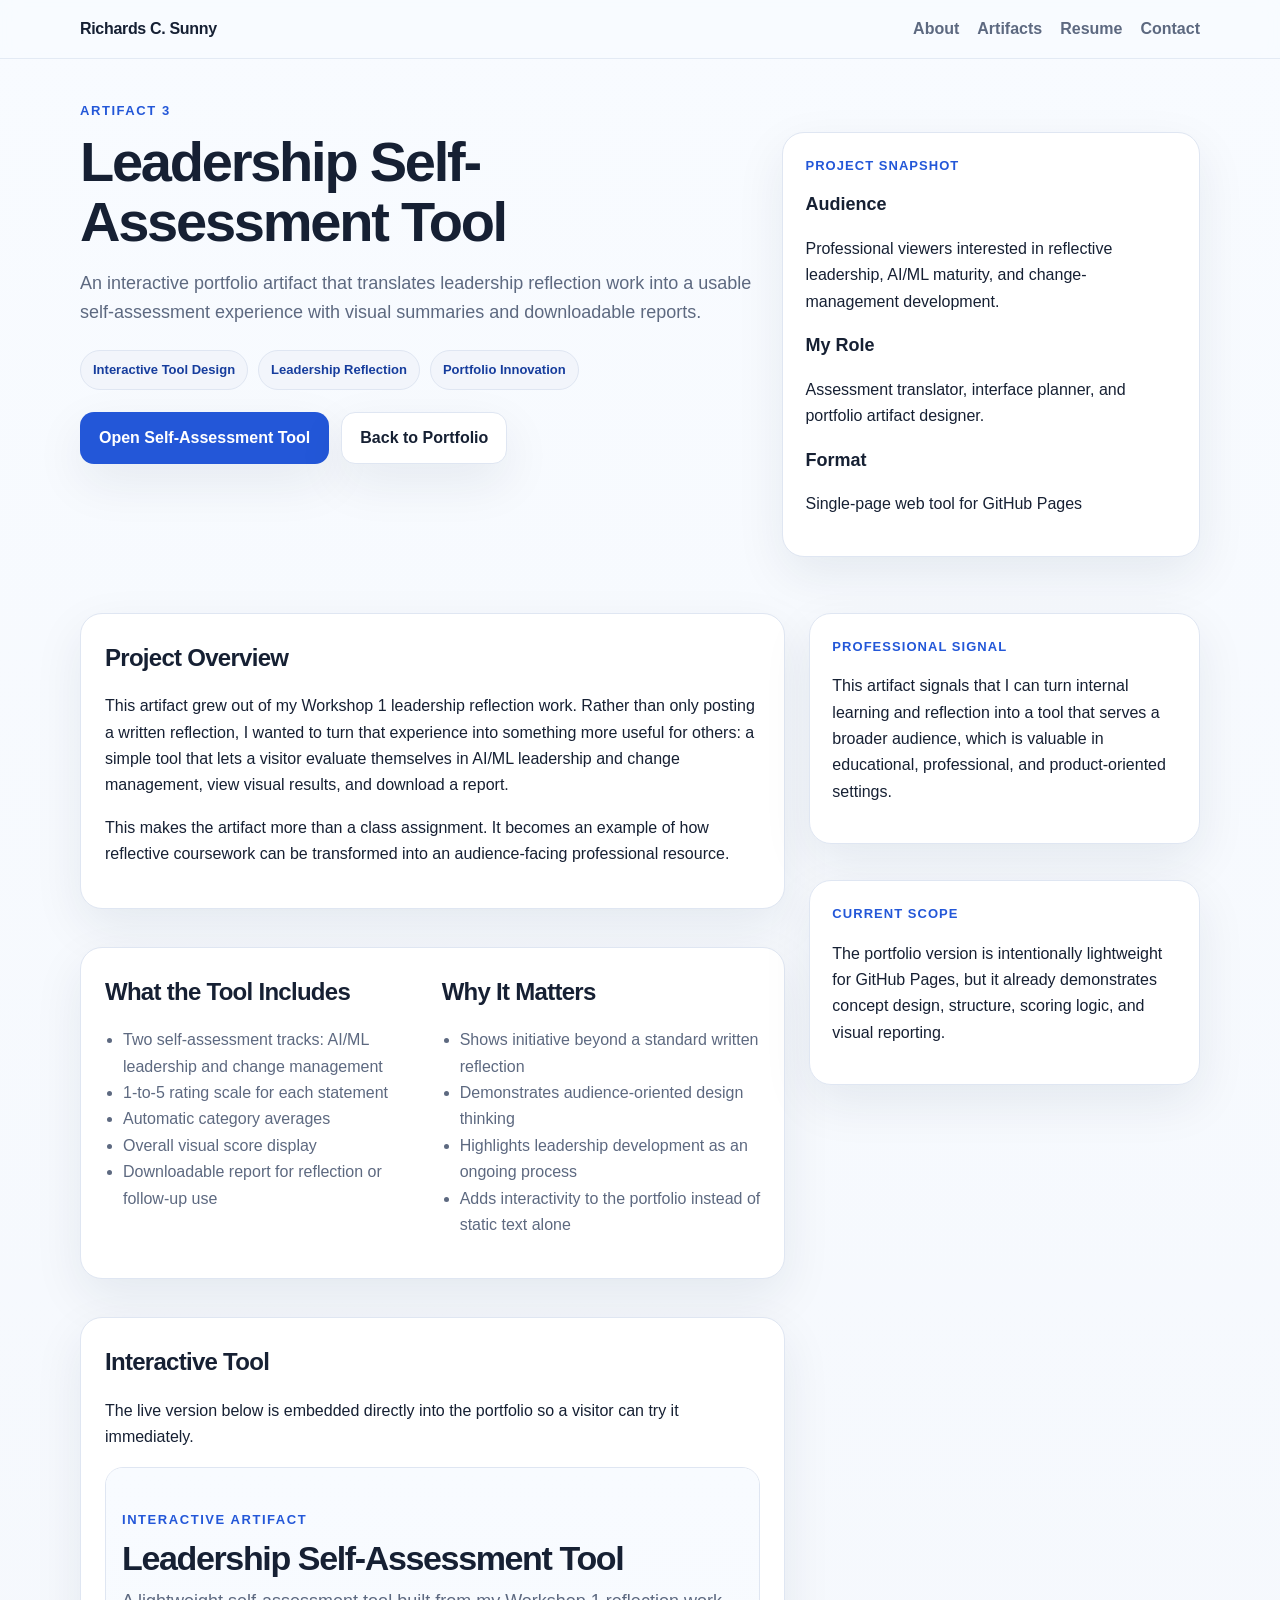
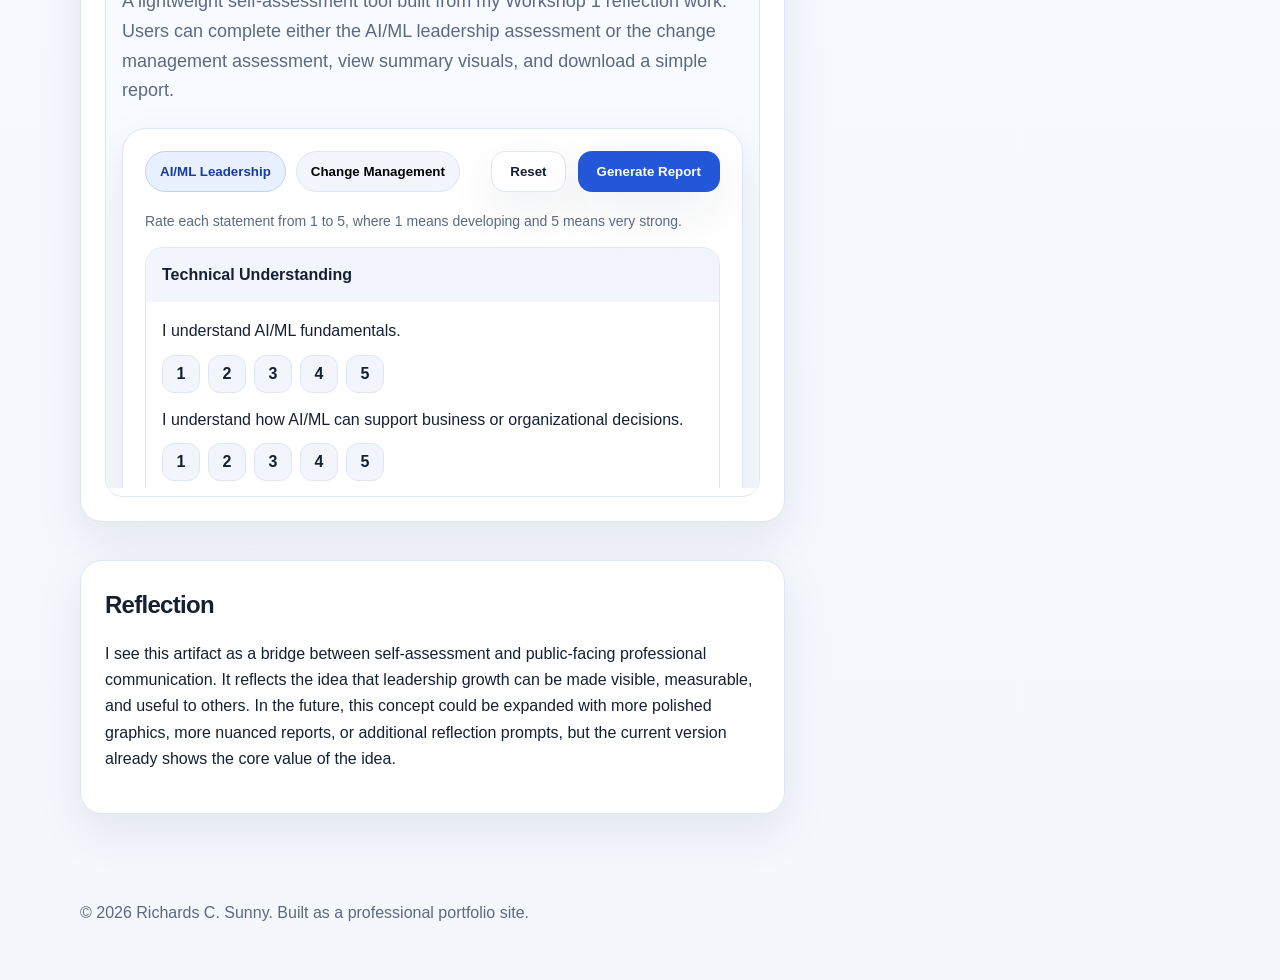
==== leadership.html @ 7bdf632a "Add files via upload" ====
<!DOCTYPE html><html lang="en"><head><meta charset="UTF-8"><meta name="viewport" content="width=device-width, initial-scale=1.0"><title>Leadership Self-Assessment Tool | Richards C. Sunny</title><link rel="stylesheet" href="styles.css"></head><body>
<header class="site-header"><div class="container nav"><div class="brand"><a href="index.html" style="text-decoration:none;color:inherit;">Richards C. Sunny</a></div><nav><a href="index.html#about">About</a><a href="index.html#artifacts">Artifacts</a><a href="index.html#resume">Resume</a><a href="index.html#contact">Contact</a></nav></div></header>
<main><section class="project-hero container section"><p class="eyebrow">Artifact 3</p><div class="project-hero-grid"><div><h1>Leadership Self-Assessment Tool</h1><p class="lead">An interactive portfolio artifact that translates leadership reflection work into a usable self-assessment experience with visual summaries and downloadable reports.</p><div class="meta-chips"><span class="meta-chip">Interactive Tool Design</span><span class="meta-chip">Leadership Reflection</span><span class="meta-chip">Portfolio Innovation</span></div><div class="hero-actions project-actions"><a class="button primary" href="leadership_tool.html">Open Self-Assessment Tool</a><a class="button" href="index.html#artifacts">Back to Portfolio</a></div></div><aside class="project-summary card"><div class="card-content"><p class="card-label">Project Snapshot</p><h3>Audience</h3><p>Professional viewers interested in reflective leadership, AI/ML maturity, and change-management development.</p><h3>My Role</h3><p>Assessment translator, interface planner, and portfolio artifact designer.</p><h3>Format</h3><p>Single-page web tool for GitHub Pages</p></div></aside></div></section>
<section class="container section project-layout"><article class="project-main"><div class="project-block"><h2>Project Overview</h2><p>This artifact grew out of my Workshop 1 leadership reflection work. Rather than only posting a written reflection, I wanted to turn that experience into something more useful for others: a simple tool that lets a visitor evaluate themselves in AI/ML leadership and change management, view visual results, and download a report.</p><p>This makes the artifact more than a class assignment. It becomes an example of how reflective coursework can be transformed into an audience-facing professional resource.</p></div><div class="project-block two-col"><div><h2>What the Tool Includes</h2><ul><li>Two self-assessment tracks: AI/ML leadership and change management</li><li>1-to-5 rating scale for each statement</li><li>Automatic category averages</li><li>Overall visual score display</li><li>Downloadable report for reflection or follow-up use</li></ul></div><div><h2>Why It Matters</h2><ul><li>Shows initiative beyond a standard written reflection</li><li>Demonstrates audience-oriented design thinking</li><li>Highlights leadership development as an ongoing process</li><li>Adds interactivity to the portfolio instead of static text alone</li></ul></div></div><div class="project-block"><h2>Interactive Tool</h2><p>The live version below is embedded directly into the portfolio so a visitor can try it immediately.</p><div class="artifact-frame"><iframe src="leadership_tool.html" title="Leadership self-assessment tool"></iframe></div></div><div class="project-block"><h2>Reflection</h2><p>I see this artifact as a bridge between self-assessment and public-facing professional communication. It reflects the idea that leadership growth can be made visible, measurable, and useful to others. In the future, this concept could be expanded with more polished graphics, more nuanced reports, or additional reflection prompts, but the current version already shows the core value of the idea.</p></div></article><aside class="project-side"><div class="card side-panel"><div class="card-content"><p class="card-label">Professional Signal</p><p>This artifact signals that I can turn internal learning and reflection into a tool that serves a broader audience, which is valuable in educational, professional, and product-oriented settings.</p></div></div><div class="card side-panel"><div class="card-content"><p class="card-label">Current Scope</p><p>The portfolio version is intentionally lightweight for GitHub Pages, but it already demonstrates concept design, structure, scoring logic, and visual reporting.</p></div></div></aside></section></main><footer class="site-footer"><div class="container"><p>© 2026 Richards C. Sunny. Built as a professional portfolio site.</p></div></footer></body></html>
---- styles.css ----
:root {
  --bg: #f6f8fc;
  --surface: #ffffff;
  --surface-2: #f2f5fb;
  --text: #162033;
  --muted: #5d6980;
  --line: #dfe6f2;
  --accent: #2357d8;
  --accent-dark: #163d9d;
  --shadow: 0 18px 50px rgba(17, 32, 70, 0.08);
  --radius: 22px;
}

* { box-sizing: border-box; }
html { scroll-behavior: smooth; }
body {
  margin: 0;
  font-family: Inter, Arial, sans-serif;
  color: var(--text);
  background: linear-gradient(180deg, #f8fbff 0%, #f4f7fc 100%);
  line-height: 1.65;
}

.container {
  width: min(1120px, calc(100% - 32px));
  margin: 0 auto;
}

.site-header {
  position: sticky;
  top: 0;
  background: rgba(248, 251, 255, 0.88);
  backdrop-filter: blur(10px);
  border-bottom: 1px solid rgba(223, 230, 242, 0.8);
  z-index: 10;
}

.nav {
  display: flex;
  justify-content: space-between;
  align-items: center;
  padding: 16px 0;
}

.brand {
  font-weight: 800;
  letter-spacing: -0.02em;
}

nav {
  display: flex;
  gap: 18px;
  flex-wrap: wrap;
}

nav a {
  text-decoration: none;
  color: var(--muted);
  font-weight: 600;
}

nav a:hover { color: var(--accent); }

.hero {
  display: grid;
  grid-template-columns: 1.35fr 0.8fr;
  gap: 36px;
  align-items: center;
  padding: 52px 0 30px;
}

.eyebrow {
  color: var(--accent);
  text-transform: uppercase;
  font-size: 13px;
  letter-spacing: 0.12em;
  font-weight: 700;
  margin-bottom: 10px;
}

h1 {
  font-size: clamp(34px, 5vw, 56px);
  line-height: 1.08;
  margin: 0 0 16px;
  letter-spacing: -0.04em;
}

.lead {
  font-size: 18px;
  color: var(--muted);
  margin: 0 0 22px;
  max-width: 720px;
}

.hero-actions,
.card-actions {
  display: flex;
  gap: 12px;
  flex-wrap: wrap;
}

.button {
  display: inline-flex;
  align-items: center;
  justify-content: center;
  text-decoration: none;
  padding: 12px 18px;
  border-radius: 14px;
  border: 1px solid var(--line);
  color: var(--text);
  background: var(--surface);
  font-weight: 700;
  box-shadow: var(--shadow);
}

.button.primary {
  background: var(--accent);
  color: #fff;
  border-color: transparent;
}

.button.primary:hover { background: var(--accent-dark); }
.button:hover { transform: translateY(-1px); }

.hero-photo img {
  width: 100%;
  max-width: 360px;
  border-radius: 28px;
  display: block;
  margin-left: auto;
  box-shadow: 0 24px 60px rgba(18, 32, 62, 0.18);
}

.section {
  padding: 28px 0;
}

.section h2 {
  font-size: 30px;
  margin: 0 0 14px;
  letter-spacing: -0.03em;
}

.cards {
  display: grid;
  grid-template-columns: repeat(3, 1fr);
  gap: 20px;
}

.card {
  background: var(--surface);
  border: 1px solid var(--line);
  border-radius: var(--radius);
  box-shadow: var(--shadow);
  overflow: hidden;
}

.card.featured {
  grid-column: span 1;
}

.card-content {
  padding: 22px;
}

.card-label {
  margin: 0 0 4px;
  color: var(--accent);
  font-weight: 700;
  font-size: 13px;
  text-transform: uppercase;
  letter-spacing: 0.08em;
}

.card h3 {
  margin: 0 0 6px;
  font-size: 24px;
}

.card-subtitle {
  margin: 0 0 12px;
  color: var(--muted);
  font-weight: 600;
}

.artifact-image {
  width: 100%;
  aspect-ratio: 16 / 10;
  object-fit: cover;
  display: block;
  border-bottom: 1px solid var(--line);
}

ul {
  padding-left: 18px;
  color: var(--muted);
}

.muted { color: var(--muted); }

.contact-grid {
  display: grid;
  grid-template-columns: repeat(3, 1fr);
  gap: 16px;
}

.contact-card {
  text-decoration: none;
  color: var(--text);
  background: var(--surface);
  border: 1px solid var(--line);
  border-radius: 18px;
  padding: 18px;
  box-shadow: var(--shadow);
}

.contact-label {
  display: block;
  color: var(--muted);
  font-size: 13px;
  margin-bottom: 8px;
  text-transform: uppercase;
  letter-spacing: 0.08em;
}

.site-footer {
  padding: 24px 0 38px;
  color: var(--muted);
}

@media (max-width: 920px) {
  .hero,
  .cards,
  .contact-grid {
    grid-template-columns: 1fr;
  }

  .hero-photo img {
    margin: 0;
    max-width: 280px;
  }
}


.project-hero-grid {
  display: grid;
  grid-template-columns: 1.3fr 0.8fr;
  gap: 24px;
  align-items: start;
}

.project-summary h3 {
  margin: 14px 0 4px;
  font-size: 18px;
}

.meta-chips {
  display: flex;
  flex-wrap: wrap;
  gap: 10px;
  margin: 18px 0 22px;
}

.meta-chip {
  display: inline-flex;
  padding: 8px 12px;
  border-radius: 999px;
  background: var(--surface);
  border: 1px solid var(--line);
  color: var(--muted);
  font-weight: 600;
  font-size: 14px;
}

.project-layout {
  display: grid;
  grid-template-columns: 1.35fr 0.65fr;
  gap: 22px;
  align-items: start;
}

.project-main, .project-side {
  display: grid;
  gap: 20px;
}

.project-block {
  background: var(--surface);
  border: 1px solid var(--line);
  border-radius: var(--radius);
  box-shadow: var(--shadow);
  padding: 24px;
}

.project-block h2 {
  margin: 0 0 12px;
  font-size: 26px;
}

.two-col {
  display: grid;
  grid-template-columns: 1fr 1fr;
  gap: 18px;
}

.steps {
  display: grid;
  gap: 12px;
}

.step {
  padding: 14px 16px;
  background: var(--surface-2);
  border-radius: 16px;
  border: 1px solid var(--line);
}

.side-panel {
  position: sticky;
  top: 88px;
}

.project-actions {
  margin-top: 6px;
}

@media (max-width: 920px) {
  .project-hero-grid,
  .project-layout,
  .two-col {
    grid-template-columns: 1fr;
  }

  .side-panel {
    position: static;
  }
}


/* Shared project pages */
.project-layout {
  display: grid;
  grid-template-columns: 1.3fr 0.72fr;
  gap: 24px;
  align-items: start;
}
.project-main, .project-side { min-width: 0; }
.project-block {
  background: var(--surface);
  border: 1px solid var(--line);
  border-radius: var(--radius);
  box-shadow: var(--shadow);
  padding: 24px;
  margin-bottom: 18px;
}
.project-block h2 { margin-top: 0; font-size: 24px; }
.project-block.two-col {
  display: grid;
  grid-template-columns: 1fr 1fr;
  gap: 18px;
}
.project-actions { margin-top: 18px; }
.meta-chip {
  display: inline-flex;
  align-items: center;
  padding: 8px 12px;
  border-radius: 999px;
  background: var(--surface-2);
  border: 1px solid var(--line);
  font-size: 13px;
  font-weight: 700;
  color: var(--accent-dark);
}
.steps { display: grid; gap: 10px; }
.step {
  background: var(--surface-2);
  border: 1px solid var(--line);
  border-radius: 16px;
  padding: 14px 16px;
}
.side-panel { margin-bottom: 16px; }
.gallery {
  display: grid;
  grid-template-columns: 1.1fr 0.9fr;
  gap: 18px;
}
.gallery img {
  width: 100%;
  display: block;
  border-radius: 18px;
  border: 1px solid var(--line);
  box-shadow: var(--shadow);
}
.callout {
  background: #f7faff;
  border-left: 4px solid var(--accent);
  padding: 14px 16px;
  border-radius: 14px;
}
.artifact-frame {
  width: 100%;
  min-height: 620px;
  border: 1px solid var(--line);
  border-radius: 18px;
  overflow: hidden;
  background: #fff;
}
.artifact-frame iframe {
  width: 100%;
  min-height: 620px;
  border: 0;
}
.info-list {
  display: grid;
  gap: 12px;
}
.info-list div {
  background: var(--surface-2);
  border: 1px solid var(--line);
  border-radius: 14px;
  padding: 14px 16px;
}
.assessment-shell {
  background: var(--surface);
  border: 1px solid var(--line);
  border-radius: 24px;
  box-shadow: var(--shadow);
  padding: 22px;
}
.assessment-toolbar {
  display: flex;
  justify-content: space-between;
  gap: 12px;
  flex-wrap: wrap;
  margin-bottom: 18px;
}
.pill-group { display: flex; gap: 10px; flex-wrap: wrap; }
.pill {
  border: 1px solid var(--line);
  background: var(--surface-2);
  border-radius: 999px;
  padding: 10px 14px;
  cursor: pointer;
  font-weight: 700;
}
.pill.active { background: #e9f0ff; color: var(--accent-dark); border-color: #bfd2ff; }
.qa-card {
  border: 1px solid var(--line);
  border-radius: 18px;
  overflow: hidden;
  margin-bottom: 14px;
}
.qa-head {
  background: var(--surface-2);
  padding: 14px 16px;
  font-weight: 700;
}
.qa-body { padding: 16px; }
.scale-row { display: flex; gap: 8px; flex-wrap: wrap; margin-top: 10px; }
.scale-row label { cursor: pointer; }
.scale-row input { display: none; }
.scale-row span {
  display: inline-flex;
  width: 38px;
  height: 38px;
  align-items: center;
  justify-content: center;
  border-radius: 12px;
  border: 1px solid var(--line);
  background: var(--surface-2);
  font-weight: 700;
}
.scale-row input:checked + span { background: var(--accent); color: #fff; border-color: var(--accent); }
.report-grid {
  display: grid;
  grid-template-columns: 0.8fr 1.2fr;
  gap: 16px;
  margin-top: 16px;
}
.score-circle {
  width: 180px;
  height: 180px;
  margin: 0 auto;
  border-radius: 50%;
  display: grid;
  place-items: center;
  background: conic-gradient(var(--accent) 0deg, #b9cdfd 180deg, #edf2fc 180deg 360deg);
  position: relative;
}
.score-circle::after {
  content: '';
  width: 112px;
  height: 112px;
  position: absolute;
  background: white;
  border-radius: 50%;
  border: 1px solid var(--line);
}
.score-circle .inner { position: relative; z-index: 1; text-align: center; }
.score-circle .big { font-size: 30px; font-weight: 800; }
.bar-stack { display: grid; gap: 12px; }
.bar-item .label { font-size: 14px; color: var(--muted); margin-bottom: 6px; }
.bar-rail { height: 12px; border-radius: 999px; background: var(--surface-2); overflow: hidden; }
.bar-fill { height: 100%; background: linear-gradient(90deg, var(--accent), #8cabff); }
.small-note { color: var(--muted); font-size: 14px; }
@media (max-width: 920px) {
  .project-layout, .project-block.two-col, .gallery, .report-grid { grid-template-columns: 1fr; }
}
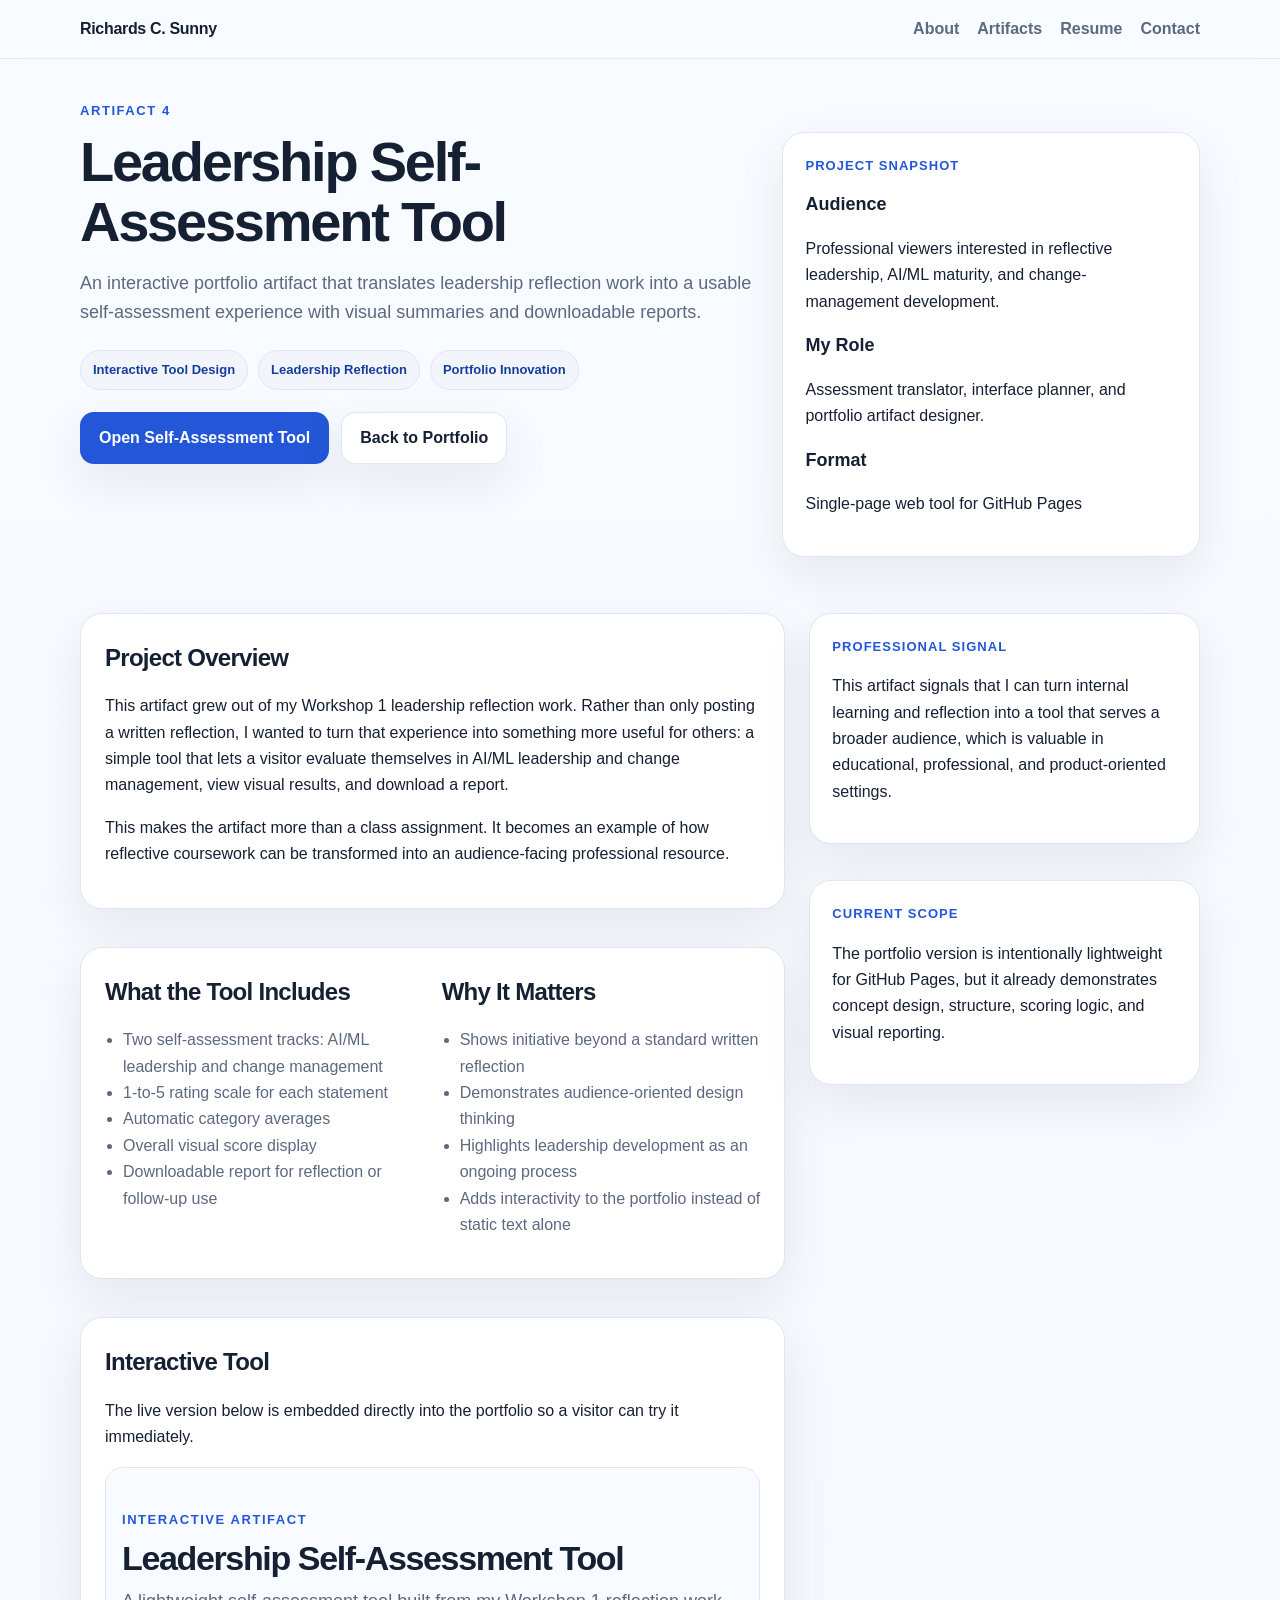
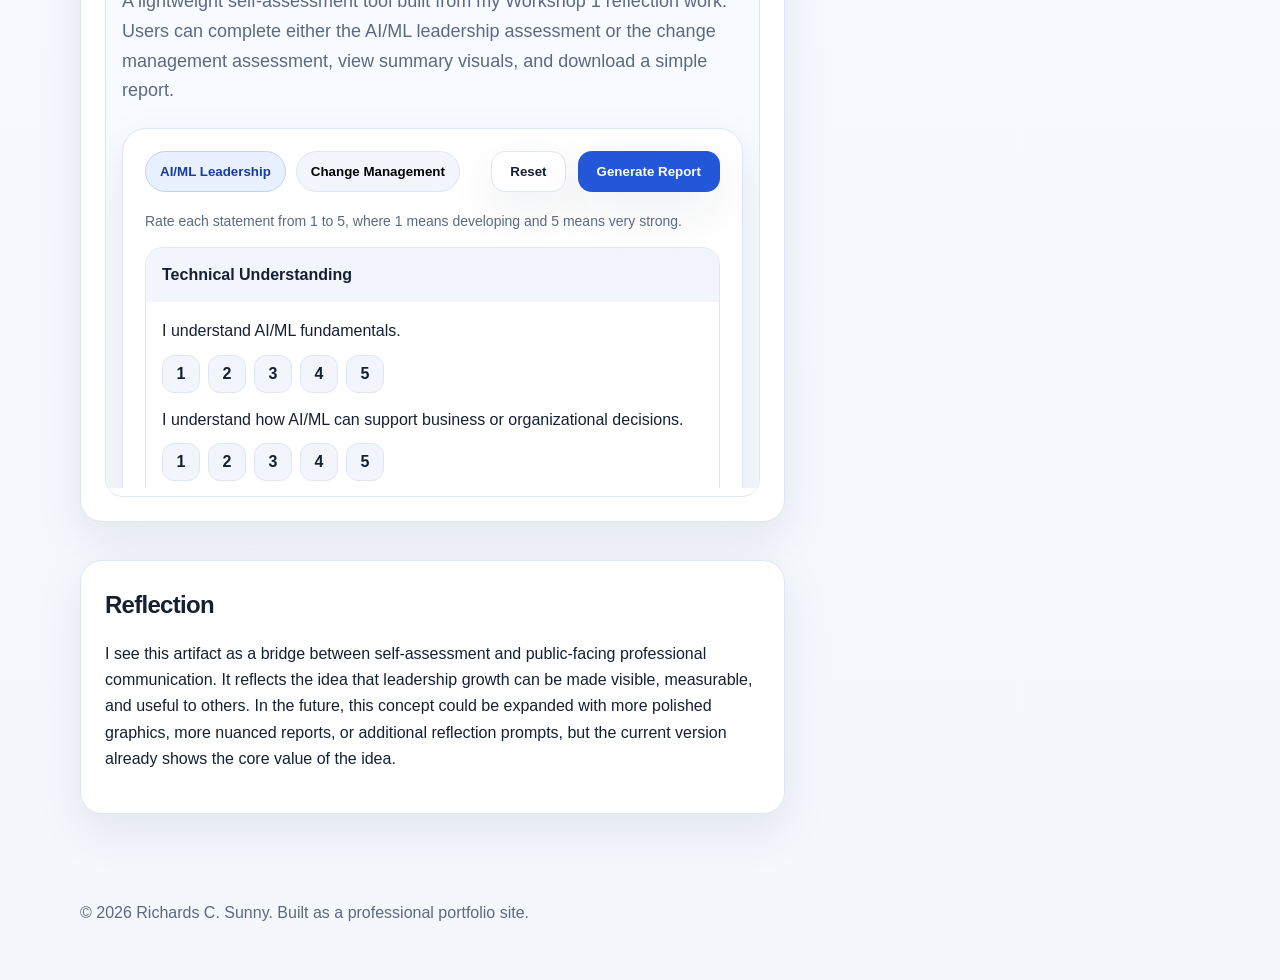
==== commit ccfd1dde: "Update leadership.html" ====
--- a/leadership.html
+++ b/leadership.html
@@ -1,4 +1,4 @@
 <!DOCTYPE html><html lang="en"><head><meta charset="UTF-8"><meta name="viewport" content="width=device-width, initial-scale=1.0"><title>Leadership Self-Assessment Tool | Richards C. Sunny</title><link rel="stylesheet" href="styles.css"></head><body>
 <header class="site-header"><div class="container nav"><div class="brand"><a href="index.html" style="text-decoration:none;color:inherit;">Richards C. Sunny</a></div><nav><a href="index.html#about">About</a><a href="index.html#artifacts">Artifacts</a><a href="index.html#resume">Resume</a><a href="index.html#contact">Contact</a></nav></div></header>
-<main><section class="project-hero container section"><p class="eyebrow">Artifact 3</p><div class="project-hero-grid"><div><h1>Leadership Self-Assessment Tool</h1><p class="lead">An interactive portfolio artifact that translates leadership reflection work into a usable self-assessment experience with visual summaries and downloadable reports.</p><div class="meta-chips"><span class="meta-chip">Interactive Tool Design</span><span class="meta-chip">Leadership Reflection</span><span class="meta-chip">Portfolio Innovation</span></div><div class="hero-actions project-actions"><a class="button primary" href="leadership_tool.html">Open Self-Assessment Tool</a><a class="button" href="index.html#artifacts">Back to Portfolio</a></div></div><aside class="project-summary card"><div class="card-content"><p class="card-label">Project Snapshot</p><h3>Audience</h3><p>Professional viewers interested in reflective leadership, AI/ML maturity, and change-management development.</p><h3>My Role</h3><p>Assessment translator, interface planner, and portfolio artifact designer.</p><h3>Format</h3><p>Single-page web tool for GitHub Pages</p></div></aside></div></section>
-<section class="container section project-layout"><article class="project-main"><div class="project-block"><h2>Project Overview</h2><p>This artifact grew out of my Workshop 1 leadership reflection work. Rather than only posting a written reflection, I wanted to turn that experience into something more useful for others: a simple tool that lets a visitor evaluate themselves in AI/ML leadership and change management, view visual results, and download a report.</p><p>This makes the artifact more than a class assignment. It becomes an example of how reflective coursework can be transformed into an audience-facing professional resource.</p></div><div class="project-block two-col"><div><h2>What the Tool Includes</h2><ul><li>Two self-assessment tracks: AI/ML leadership and change management</li><li>1-to-5 rating scale for each statement</li><li>Automatic category averages</li><li>Overall visual score display</li><li>Downloadable report for reflection or follow-up use</li></ul></div><div><h2>Why It Matters</h2><ul><li>Shows initiative beyond a standard written reflection</li><li>Demonstrates audience-oriented design thinking</li><li>Highlights leadership development as an ongoing process</li><li>Adds interactivity to the portfolio instead of static text alone</li></ul></div></div><div class="project-block"><h2>Interactive Tool</h2><p>The live version below is embedded directly into the portfolio so a visitor can try it immediately.</p><div class="artifact-frame"><iframe src="leadership_tool.html" title="Leadership self-assessment tool"></iframe></div></div><div class="project-block"><h2>Reflection</h2><p>I see this artifact as a bridge between self-assessment and public-facing professional communication. It reflects the idea that leadership growth can be made visible, measurable, and useful to others. In the future, this concept could be expanded with more polished graphics, more nuanced reports, or additional reflection prompts, but the current version already shows the core value of the idea.</p></div></article><aside class="project-side"><div class="card side-panel"><div class="card-content"><p class="card-label">Professional Signal</p><p>This artifact signals that I can turn internal learning and reflection into a tool that serves a broader audience, which is valuable in educational, professional, and product-oriented settings.</p></div></div><div class="card side-panel"><div class="card-content"><p class="card-label">Current Scope</p><p>The portfolio version is intentionally lightweight for GitHub Pages, but it already demonstrates concept design, structure, scoring logic, and visual reporting.</p></div></div></aside></section></main><footer class="site-footer"><div class="container"><p>© 2026 Richards C. Sunny. Built as a professional portfolio site.</p></div></footer></body></html>+<main><section class="project-hero container section"><p class="eyebrow">Artifact 4</p><div class="project-hero-grid"><div><h1>Leadership Self-Assessment Tool</h1><p class="lead">An interactive portfolio artifact that translates leadership reflection work into a usable self-assessment experience with visual summaries and downloadable reports.</p><div class="meta-chips"><span class="meta-chip">Interactive Tool Design</span><span class="meta-chip">Leadership Reflection</span><span class="meta-chip">Portfolio Innovation</span></div><div class="hero-actions project-actions"><a class="button primary" href="leadership_tool.html">Open Self-Assessment Tool</a><a class="button" href="index.html#artifacts">Back to Portfolio</a></div></div><aside class="project-summary card"><div class="card-content"><p class="card-label">Project Snapshot</p><h3>Audience</h3><p>Professional viewers interested in reflective leadership, AI/ML maturity, and change-management development.</p><h3>My Role</h3><p>Assessment translator, interface planner, and portfolio artifact designer.</p><h3>Format</h3><p>Single-page web tool for GitHub Pages</p></div></aside></div></section>
+<section class="container section project-layout"><article class="project-main"><div class="project-block"><h2>Project Overview</h2><p>This artifact grew out of my Workshop 1 leadership reflection work. Rather than only posting a written reflection, I wanted to turn that experience into something more useful for others: a simple tool that lets a visitor evaluate themselves in AI/ML leadership and change management, view visual results, and download a report.</p><p>This makes the artifact more than a class assignment. It becomes an example of how reflective coursework can be transformed into an audience-facing professional resource.</p></div><div class="project-block two-col"><div><h2>What the Tool Includes</h2><ul><li>Two self-assessment tracks: AI/ML leadership and change management</li><li>1-to-5 rating scale for each statement</li><li>Automatic category averages</li><li>Overall visual score display</li><li>Downloadable report for reflection or follow-up use</li></ul></div><div><h2>Why It Matters</h2><ul><li>Shows initiative beyond a standard written reflection</li><li>Demonstrates audience-oriented design thinking</li><li>Highlights leadership development as an ongoing process</li><li>Adds interactivity to the portfolio instead of static text alone</li></ul></div></div><div class="project-block"><h2>Interactive Tool</h2><p>The live version below is embedded directly into the portfolio so a visitor can try it immediately.</p><div class="artifact-frame"><iframe src="leadership_tool.html" title="Leadership self-assessment tool"></iframe></div></div><div class="project-block"><h2>Reflection</h2><p>I see this artifact as a bridge between self-assessment and public-facing professional communication. It reflects the idea that leadership growth can be made visible, measurable, and useful to others. In the future, this concept could be expanded with more polished graphics, more nuanced reports, or additional reflection prompts, but the current version already shows the core value of the idea.</p></div></article><aside class="project-side"><div class="card side-panel"><div class="card-content"><p class="card-label">Professional Signal</p><p>This artifact signals that I can turn internal learning and reflection into a tool that serves a broader audience, which is valuable in educational, professional, and product-oriented settings.</p></div></div><div class="card side-panel"><div class="card-content"><p class="card-label">Current Scope</p><p>The portfolio version is intentionally lightweight for GitHub Pages, but it already demonstrates concept design, structure, scoring logic, and visual reporting.</p></div></div></aside></section></main><footer class="site-footer"><div class="container"><p>© 2026 Richards C. Sunny. Built as a professional portfolio site.</p></div></footer></body></html>
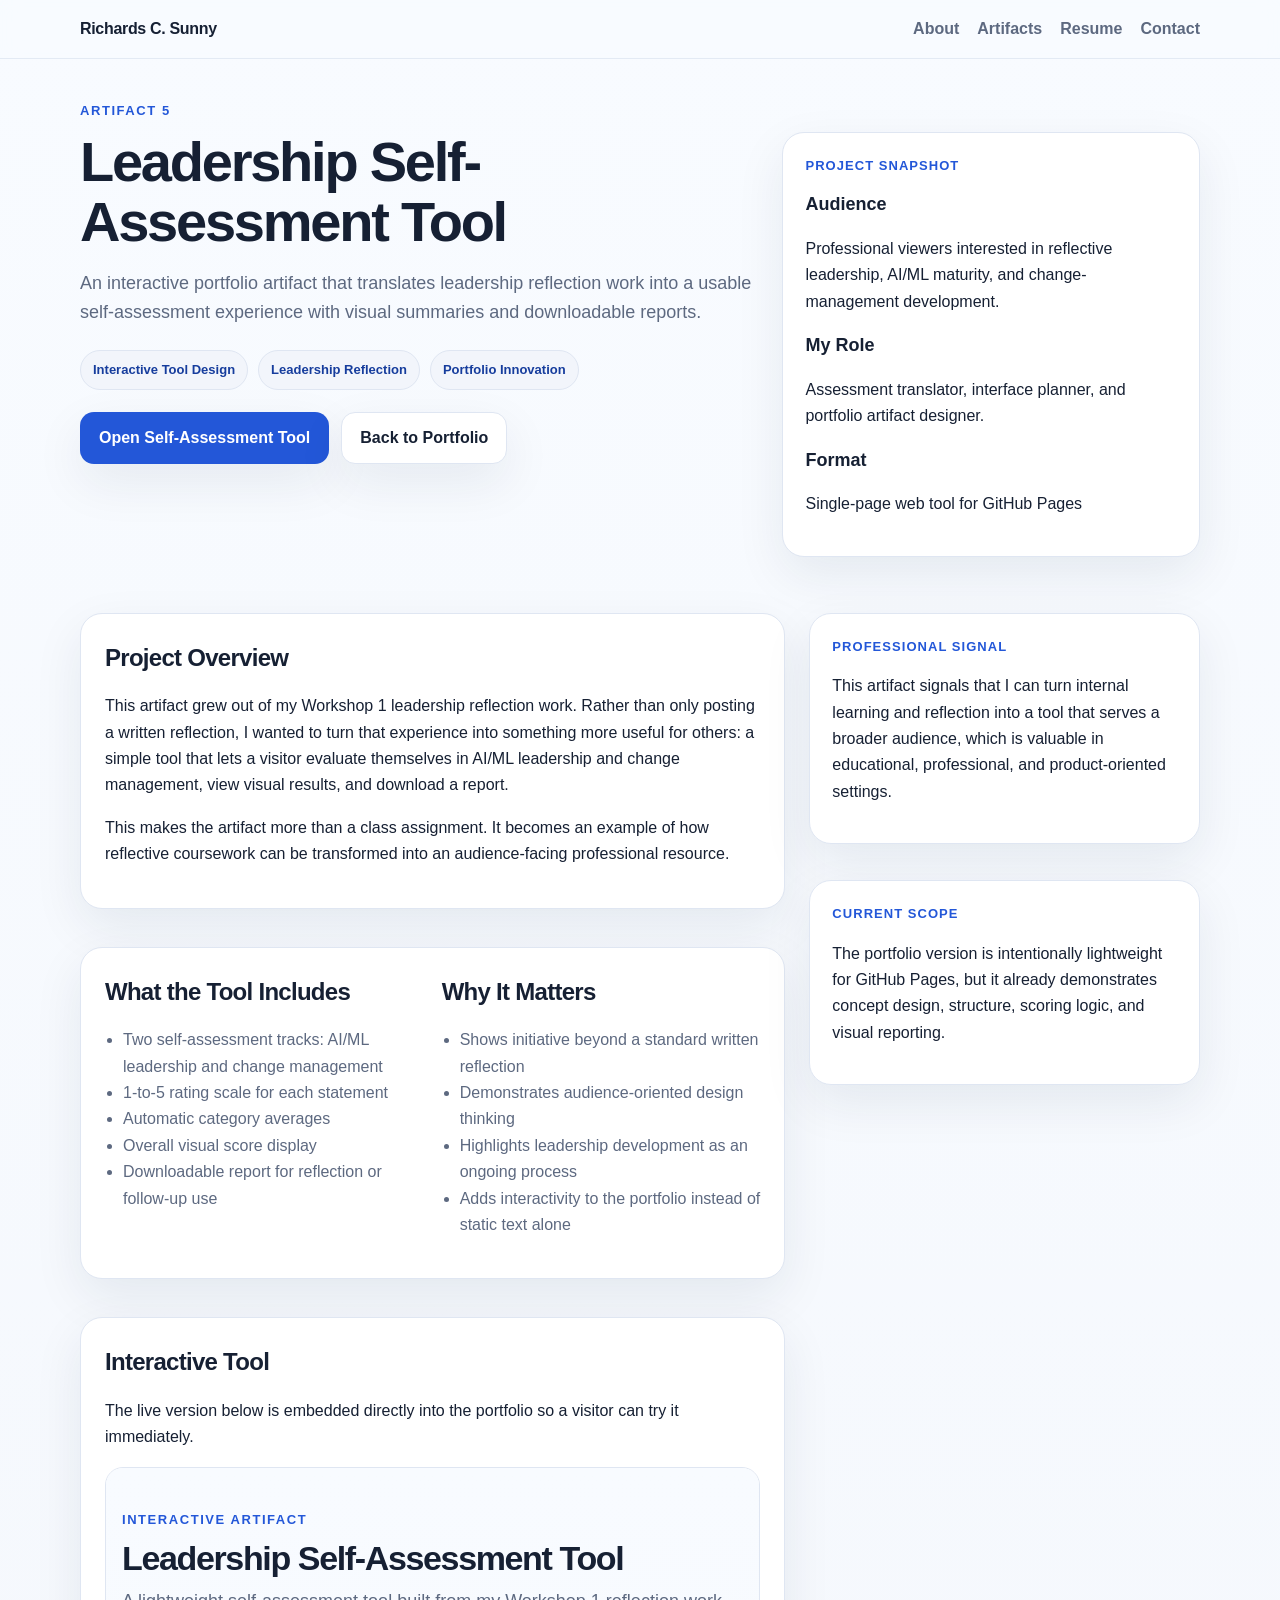
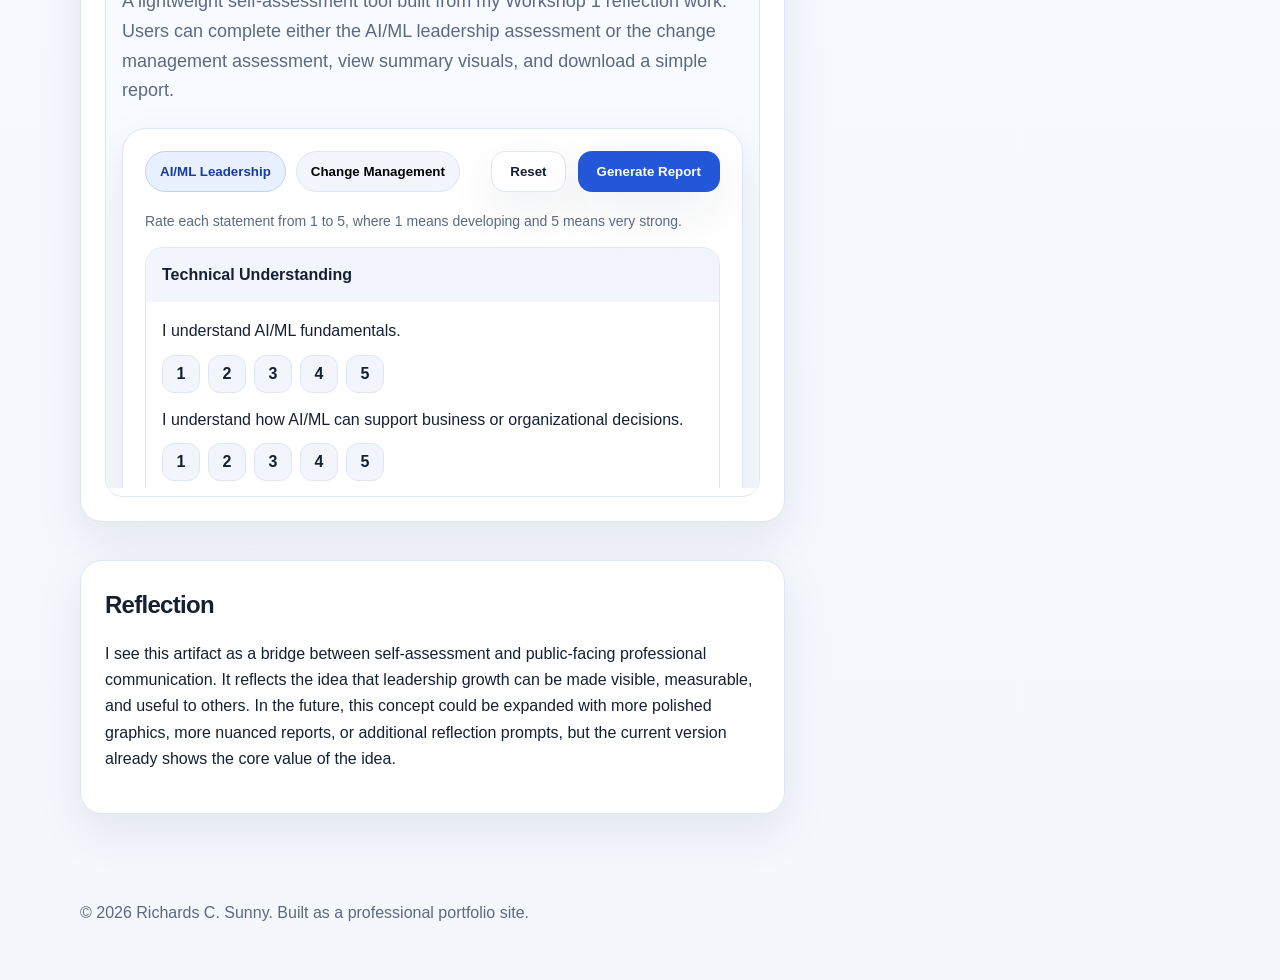
==== commit d644aa9a: "Update leadership.html" ====
--- a/leadership.html
+++ b/leadership.html
@@ -1,4 +1,4 @@
 <!DOCTYPE html><html lang="en"><head><meta charset="UTF-8"><meta name="viewport" content="width=device-width, initial-scale=1.0"><title>Leadership Self-Assessment Tool | Richards C. Sunny</title><link rel="stylesheet" href="styles.css"></head><body>
 <header class="site-header"><div class="container nav"><div class="brand"><a href="index.html" style="text-decoration:none;color:inherit;">Richards C. Sunny</a></div><nav><a href="index.html#about">About</a><a href="index.html#artifacts">Artifacts</a><a href="index.html#resume">Resume</a><a href="index.html#contact">Contact</a></nav></div></header>
-<main><section class="project-hero container section"><p class="eyebrow">Artifact 4</p><div class="project-hero-grid"><div><h1>Leadership Self-Assessment Tool</h1><p class="lead">An interactive portfolio artifact that translates leadership reflection work into a usable self-assessment experience with visual summaries and downloadable reports.</p><div class="meta-chips"><span class="meta-chip">Interactive Tool Design</span><span class="meta-chip">Leadership Reflection</span><span class="meta-chip">Portfolio Innovation</span></div><div class="hero-actions project-actions"><a class="button primary" href="leadership_tool.html">Open Self-Assessment Tool</a><a class="button" href="index.html#artifacts">Back to Portfolio</a></div></div><aside class="project-summary card"><div class="card-content"><p class="card-label">Project Snapshot</p><h3>Audience</h3><p>Professional viewers interested in reflective leadership, AI/ML maturity, and change-management development.</p><h3>My Role</h3><p>Assessment translator, interface planner, and portfolio artifact designer.</p><h3>Format</h3><p>Single-page web tool for GitHub Pages</p></div></aside></div></section>
+<main><section class="project-hero container section"><p class="eyebrow">Artifact 5</p><div class="project-hero-grid"><div><h1>Leadership Self-Assessment Tool</h1><p class="lead">An interactive portfolio artifact that translates leadership reflection work into a usable self-assessment experience with visual summaries and downloadable reports.</p><div class="meta-chips"><span class="meta-chip">Interactive Tool Design</span><span class="meta-chip">Leadership Reflection</span><span class="meta-chip">Portfolio Innovation</span></div><div class="hero-actions project-actions"><a class="button primary" href="leadership_tool.html">Open Self-Assessment Tool</a><a class="button" href="index.html#artifacts">Back to Portfolio</a></div></div><aside class="project-summary card"><div class="card-content"><p class="card-label">Project Snapshot</p><h3>Audience</h3><p>Professional viewers interested in reflective leadership, AI/ML maturity, and change-management development.</p><h3>My Role</h3><p>Assessment translator, interface planner, and portfolio artifact designer.</p><h3>Format</h3><p>Single-page web tool for GitHub Pages</p></div></aside></div></section>
 <section class="container section project-layout"><article class="project-main"><div class="project-block"><h2>Project Overview</h2><p>This artifact grew out of my Workshop 1 leadership reflection work. Rather than only posting a written reflection, I wanted to turn that experience into something more useful for others: a simple tool that lets a visitor evaluate themselves in AI/ML leadership and change management, view visual results, and download a report.</p><p>This makes the artifact more than a class assignment. It becomes an example of how reflective coursework can be transformed into an audience-facing professional resource.</p></div><div class="project-block two-col"><div><h2>What the Tool Includes</h2><ul><li>Two self-assessment tracks: AI/ML leadership and change management</li><li>1-to-5 rating scale for each statement</li><li>Automatic category averages</li><li>Overall visual score display</li><li>Downloadable report for reflection or follow-up use</li></ul></div><div><h2>Why It Matters</h2><ul><li>Shows initiative beyond a standard written reflection</li><li>Demonstrates audience-oriented design thinking</li><li>Highlights leadership development as an ongoing process</li><li>Adds interactivity to the portfolio instead of static text alone</li></ul></div></div><div class="project-block"><h2>Interactive Tool</h2><p>The live version below is embedded directly into the portfolio so a visitor can try it immediately.</p><div class="artifact-frame"><iframe src="leadership_tool.html" title="Leadership self-assessment tool"></iframe></div></div><div class="project-block"><h2>Reflection</h2><p>I see this artifact as a bridge between self-assessment and public-facing professional communication. It reflects the idea that leadership growth can be made visible, measurable, and useful to others. In the future, this concept could be expanded with more polished graphics, more nuanced reports, or additional reflection prompts, but the current version already shows the core value of the idea.</p></div></article><aside class="project-side"><div class="card side-panel"><div class="card-content"><p class="card-label">Professional Signal</p><p>This artifact signals that I can turn internal learning and reflection into a tool that serves a broader audience, which is valuable in educational, professional, and product-oriented settings.</p></div></div><div class="card side-panel"><div class="card-content"><p class="card-label">Current Scope</p><p>The portfolio version is intentionally lightweight for GitHub Pages, but it already demonstrates concept design, structure, scoring logic, and visual reporting.</p></div></div></aside></section></main><footer class="site-footer"><div class="container"><p>© 2026 Richards C. Sunny. Built as a professional portfolio site.</p></div></footer></body></html>
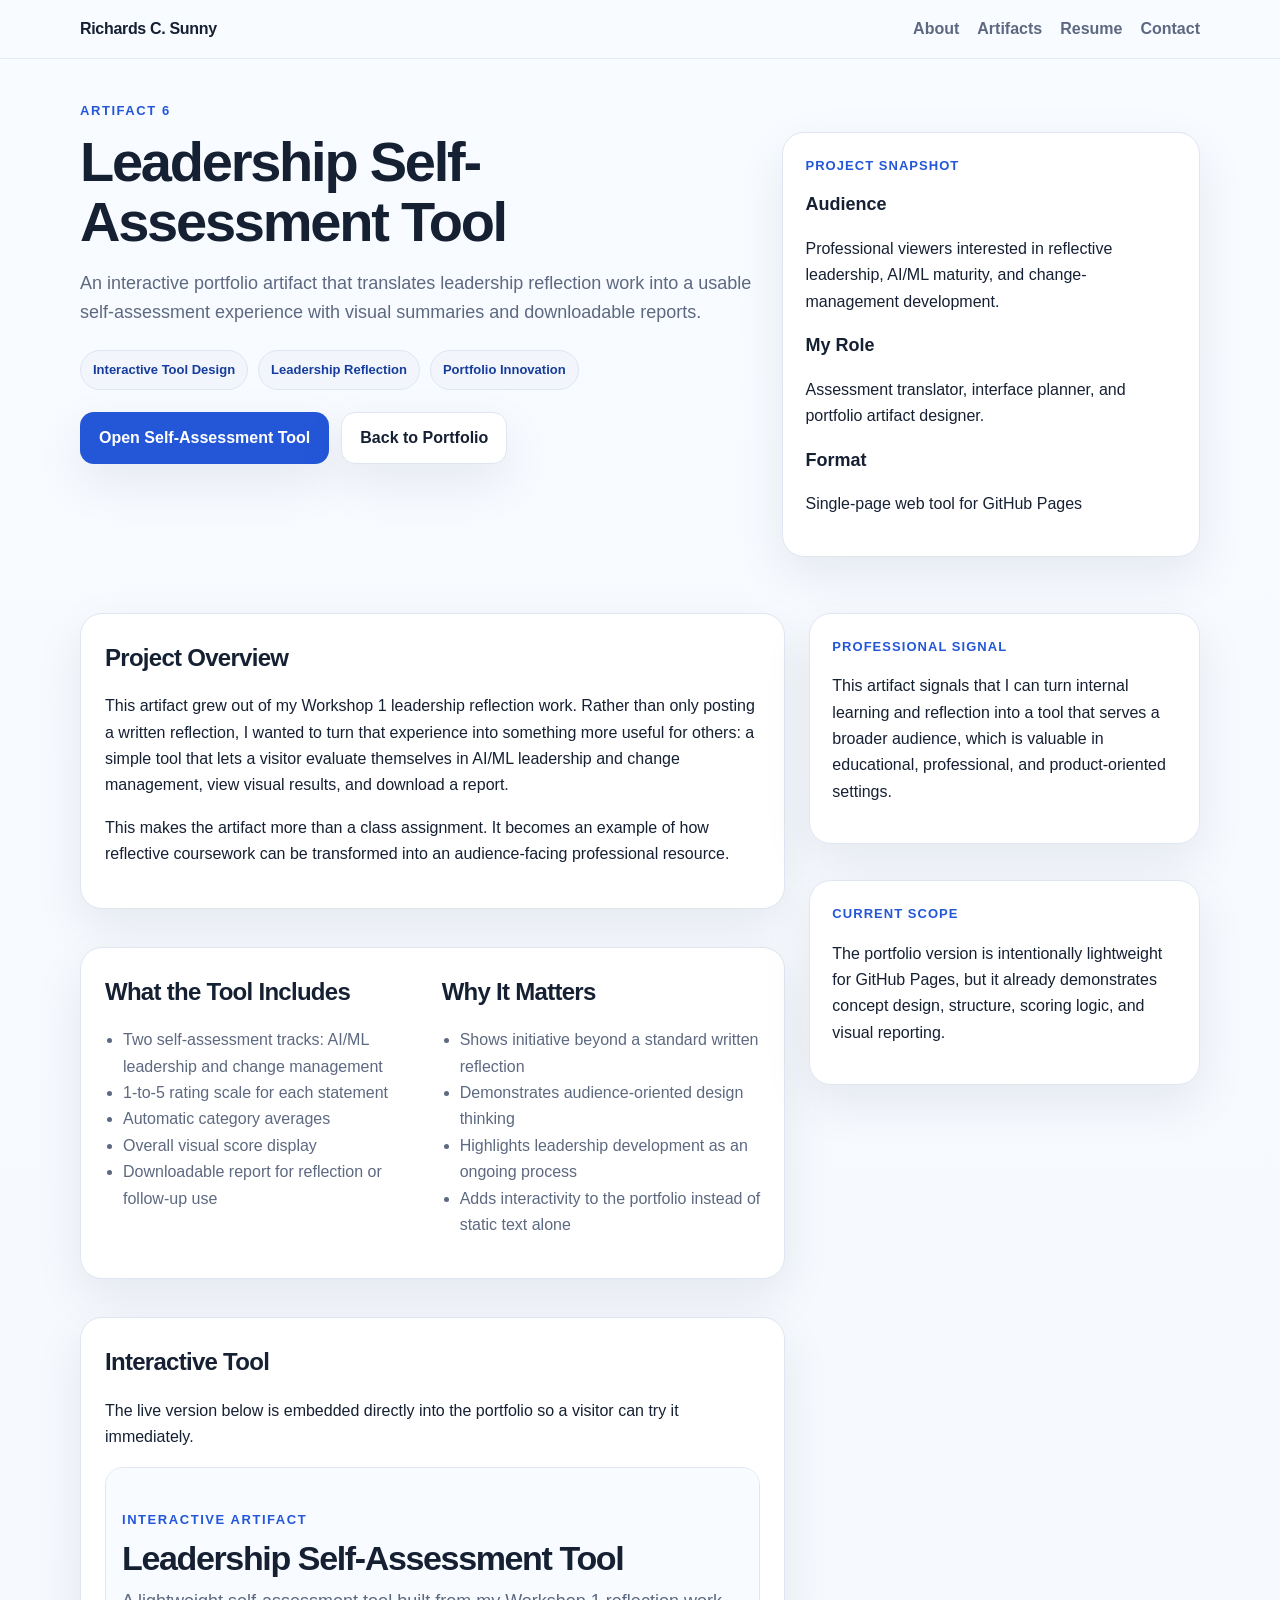
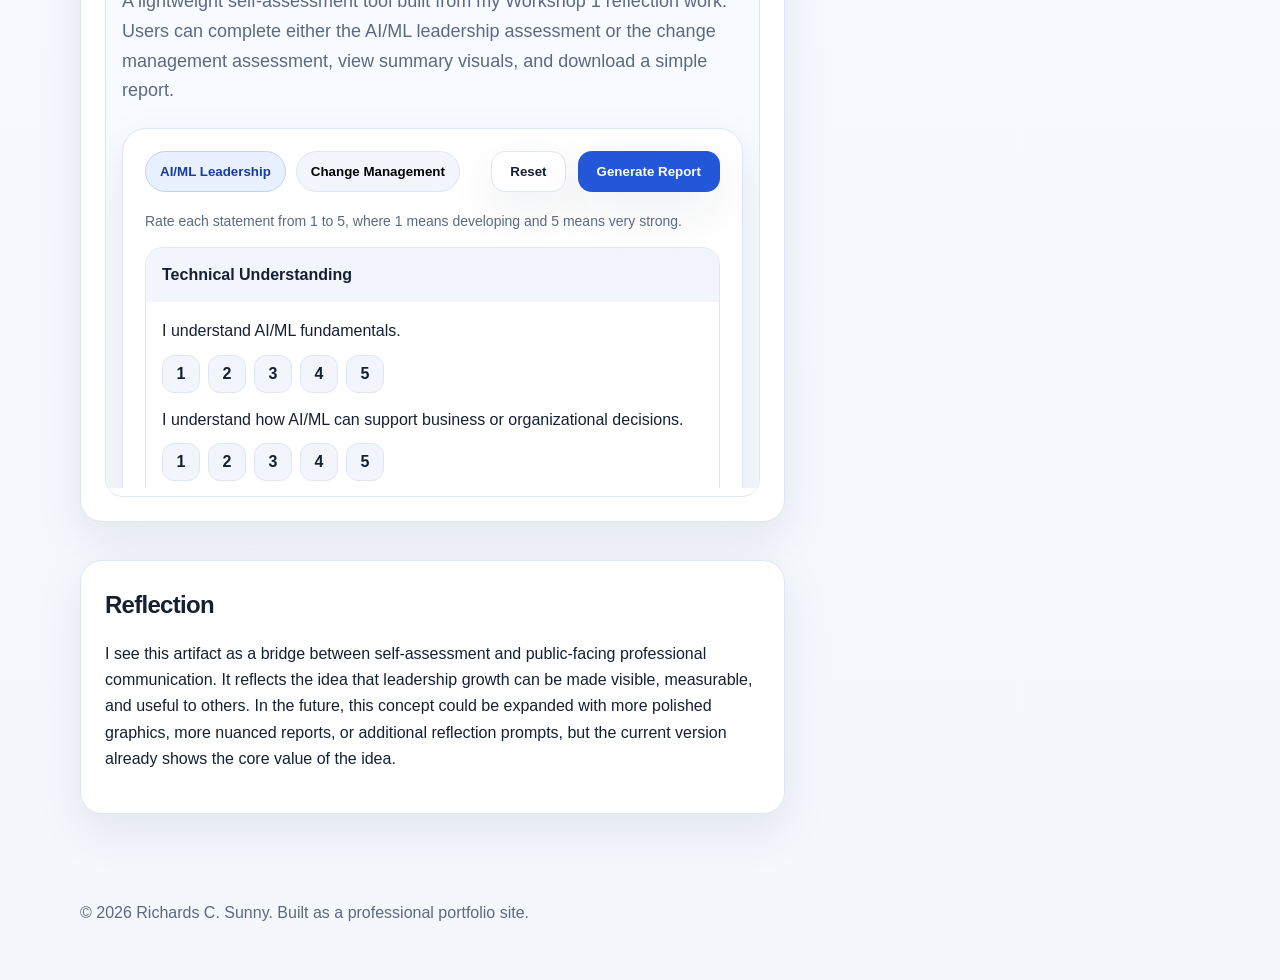
==== commit 8537855e: "Update leadership.html" ====
--- a/leadership.html
+++ b/leadership.html
@@ -1,4 +1,4 @@
 <!DOCTYPE html><html lang="en"><head><meta charset="UTF-8"><meta name="viewport" content="width=device-width, initial-scale=1.0"><title>Leadership Self-Assessment Tool | Richards C. Sunny</title><link rel="stylesheet" href="styles.css"></head><body>
 <header class="site-header"><div class="container nav"><div class="brand"><a href="index.html" style="text-decoration:none;color:inherit;">Richards C. Sunny</a></div><nav><a href="index.html#about">About</a><a href="index.html#artifacts">Artifacts</a><a href="index.html#resume">Resume</a><a href="index.html#contact">Contact</a></nav></div></header>
-<main><section class="project-hero container section"><p class="eyebrow">Artifact 5</p><div class="project-hero-grid"><div><h1>Leadership Self-Assessment Tool</h1><p class="lead">An interactive portfolio artifact that translates leadership reflection work into a usable self-assessment experience with visual summaries and downloadable reports.</p><div class="meta-chips"><span class="meta-chip">Interactive Tool Design</span><span class="meta-chip">Leadership Reflection</span><span class="meta-chip">Portfolio Innovation</span></div><div class="hero-actions project-actions"><a class="button primary" href="leadership_tool.html">Open Self-Assessment Tool</a><a class="button" href="index.html#artifacts">Back to Portfolio</a></div></div><aside class="project-summary card"><div class="card-content"><p class="card-label">Project Snapshot</p><h3>Audience</h3><p>Professional viewers interested in reflective leadership, AI/ML maturity, and change-management development.</p><h3>My Role</h3><p>Assessment translator, interface planner, and portfolio artifact designer.</p><h3>Format</h3><p>Single-page web tool for GitHub Pages</p></div></aside></div></section>
+<main><section class="project-hero container section"><p class="eyebrow">Artifact 6</p><div class="project-hero-grid"><div><h1>Leadership Self-Assessment Tool</h1><p class="lead">An interactive portfolio artifact that translates leadership reflection work into a usable self-assessment experience with visual summaries and downloadable reports.</p><div class="meta-chips"><span class="meta-chip">Interactive Tool Design</span><span class="meta-chip">Leadership Reflection</span><span class="meta-chip">Portfolio Innovation</span></div><div class="hero-actions project-actions"><a class="button primary" href="leadership_tool.html">Open Self-Assessment Tool</a><a class="button" href="index.html#artifacts">Back to Portfolio</a></div></div><aside class="project-summary card"><div class="card-content"><p class="card-label">Project Snapshot</p><h3>Audience</h3><p>Professional viewers interested in reflective leadership, AI/ML maturity, and change-management development.</p><h3>My Role</h3><p>Assessment translator, interface planner, and portfolio artifact designer.</p><h3>Format</h3><p>Single-page web tool for GitHub Pages</p></div></aside></div></section>
 <section class="container section project-layout"><article class="project-main"><div class="project-block"><h2>Project Overview</h2><p>This artifact grew out of my Workshop 1 leadership reflection work. Rather than only posting a written reflection, I wanted to turn that experience into something more useful for others: a simple tool that lets a visitor evaluate themselves in AI/ML leadership and change management, view visual results, and download a report.</p><p>This makes the artifact more than a class assignment. It becomes an example of how reflective coursework can be transformed into an audience-facing professional resource.</p></div><div class="project-block two-col"><div><h2>What the Tool Includes</h2><ul><li>Two self-assessment tracks: AI/ML leadership and change management</li><li>1-to-5 rating scale for each statement</li><li>Automatic category averages</li><li>Overall visual score display</li><li>Downloadable report for reflection or follow-up use</li></ul></div><div><h2>Why It Matters</h2><ul><li>Shows initiative beyond a standard written reflection</li><li>Demonstrates audience-oriented design thinking</li><li>Highlights leadership development as an ongoing process</li><li>Adds interactivity to the portfolio instead of static text alone</li></ul></div></div><div class="project-block"><h2>Interactive Tool</h2><p>The live version below is embedded directly into the portfolio so a visitor can try it immediately.</p><div class="artifact-frame"><iframe src="leadership_tool.html" title="Leadership self-assessment tool"></iframe></div></div><div class="project-block"><h2>Reflection</h2><p>I see this artifact as a bridge between self-assessment and public-facing professional communication. It reflects the idea that leadership growth can be made visible, measurable, and useful to others. In the future, this concept could be expanded with more polished graphics, more nuanced reports, or additional reflection prompts, but the current version already shows the core value of the idea.</p></div></article><aside class="project-side"><div class="card side-panel"><div class="card-content"><p class="card-label">Professional Signal</p><p>This artifact signals that I can turn internal learning and reflection into a tool that serves a broader audience, which is valuable in educational, professional, and product-oriented settings.</p></div></div><div class="card side-panel"><div class="card-content"><p class="card-label">Current Scope</p><p>The portfolio version is intentionally lightweight for GitHub Pages, but it already demonstrates concept design, structure, scoring logic, and visual reporting.</p></div></div></aside></section></main><footer class="site-footer"><div class="container"><p>© 2026 Richards C. Sunny. Built as a professional portfolio site.</p></div></footer></body></html>
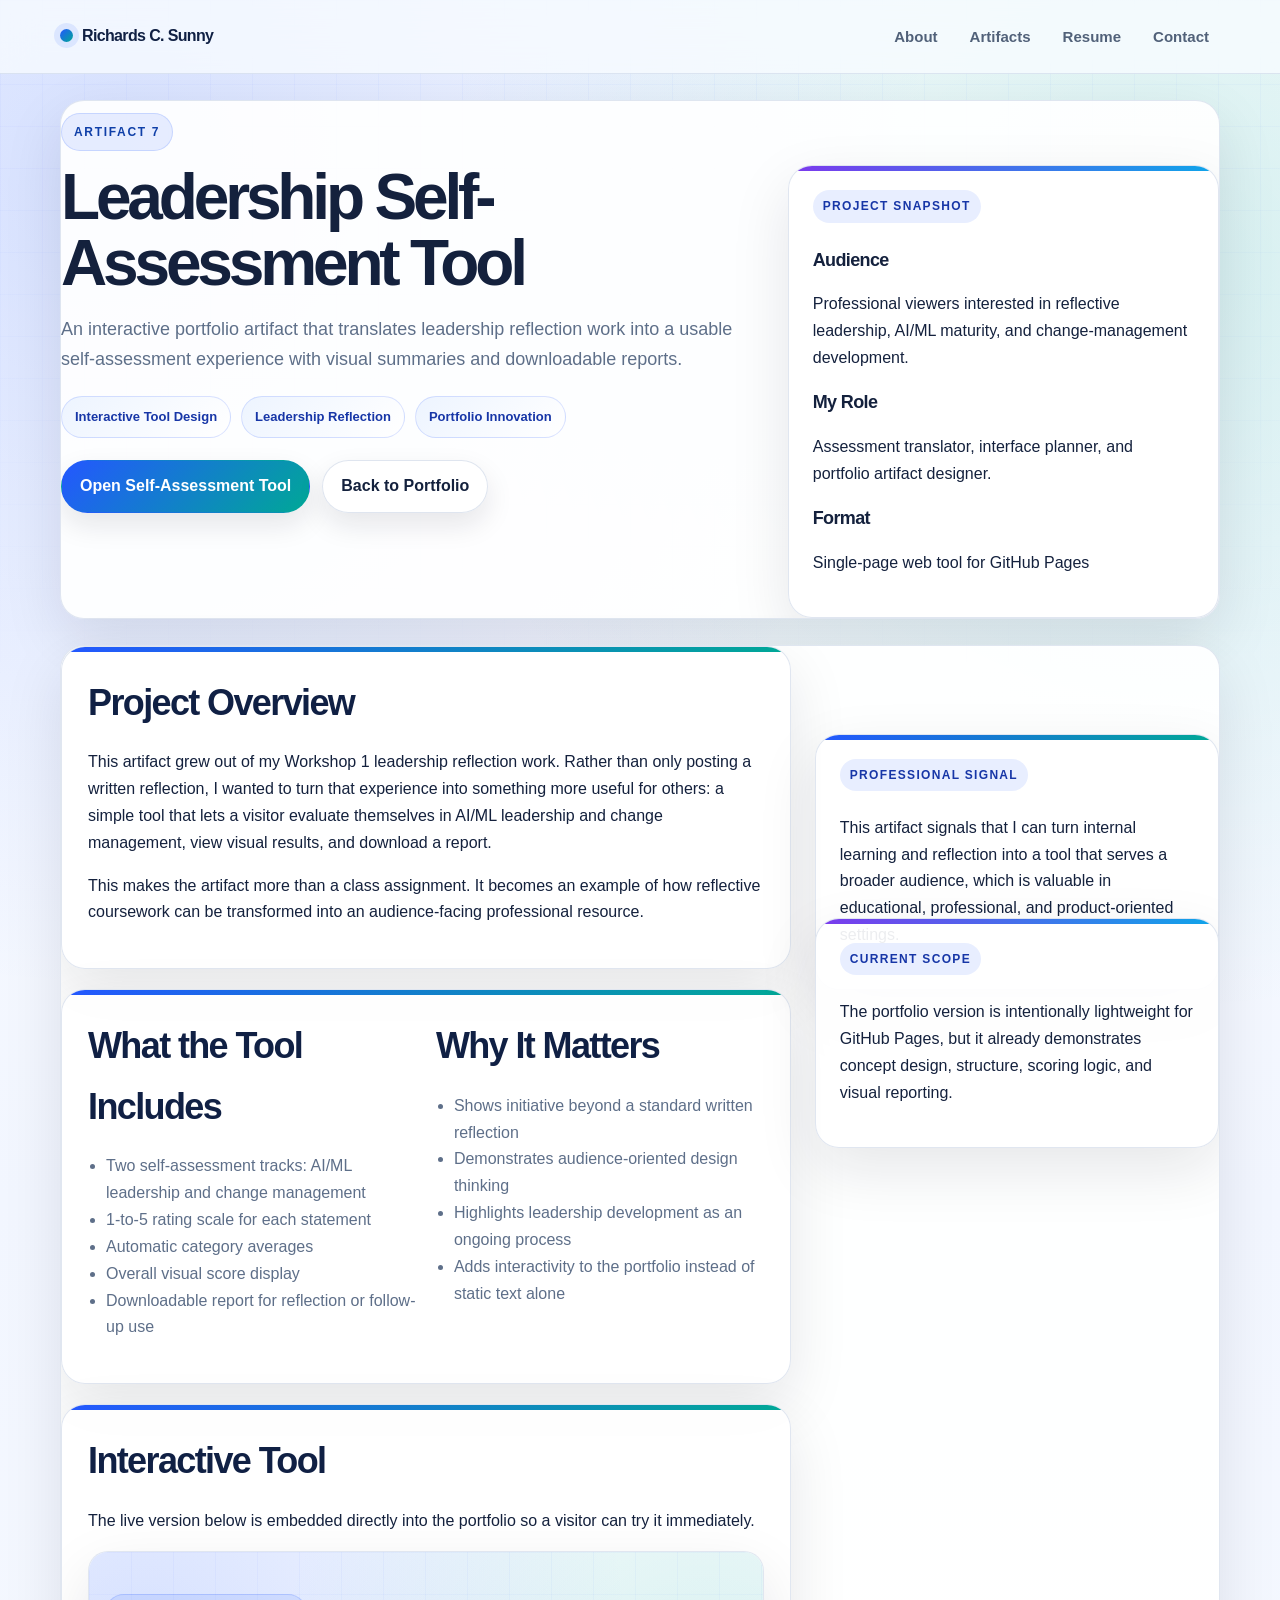
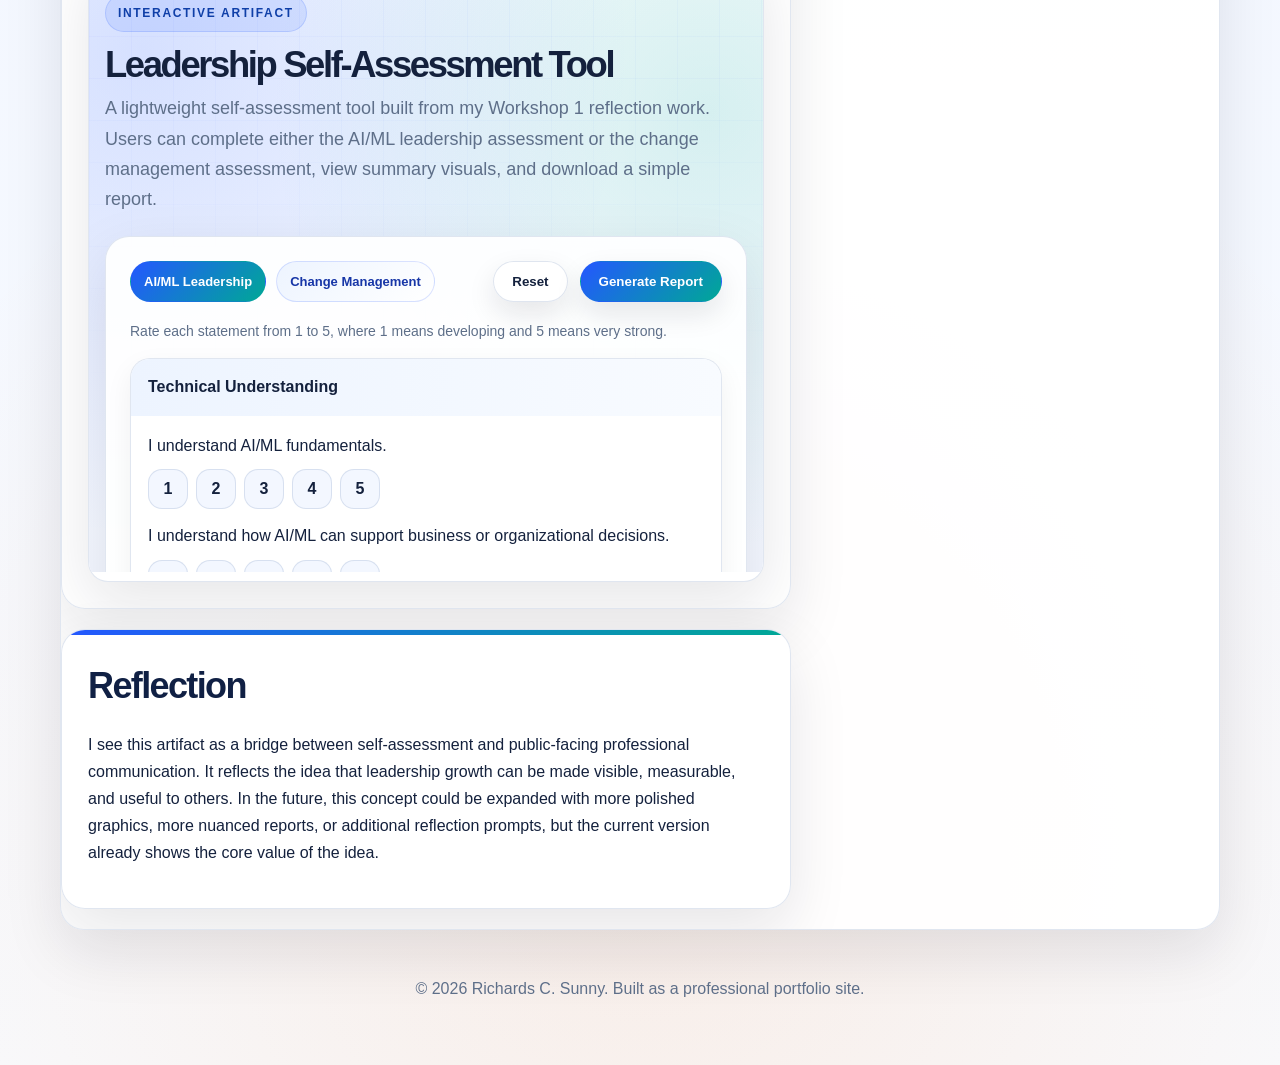
==== commit 07ad77b0: "Update leadership.html" ====
--- a/leadership.html
+++ b/leadership.html
@@ -1,4 +1,4 @@
 <!DOCTYPE html><html lang="en"><head><meta charset="UTF-8"><meta name="viewport" content="width=device-width, initial-scale=1.0"><title>Leadership Self-Assessment Tool | Richards C. Sunny</title><link rel="stylesheet" href="styles.css"></head><body>
 <header class="site-header"><div class="container nav"><div class="brand"><a href="index.html" style="text-decoration:none;color:inherit;">Richards C. Sunny</a></div><nav><a href="index.html#about">About</a><a href="index.html#artifacts">Artifacts</a><a href="index.html#resume">Resume</a><a href="index.html#contact">Contact</a></nav></div></header>
-<main><section class="project-hero container section"><p class="eyebrow">Artifact 6</p><div class="project-hero-grid"><div><h1>Leadership Self-Assessment Tool</h1><p class="lead">An interactive portfolio artifact that translates leadership reflection work into a usable self-assessment experience with visual summaries and downloadable reports.</p><div class="meta-chips"><span class="meta-chip">Interactive Tool Design</span><span class="meta-chip">Leadership Reflection</span><span class="meta-chip">Portfolio Innovation</span></div><div class="hero-actions project-actions"><a class="button primary" href="leadership_tool.html">Open Self-Assessment Tool</a><a class="button" href="index.html#artifacts">Back to Portfolio</a></div></div><aside class="project-summary card"><div class="card-content"><p class="card-label">Project Snapshot</p><h3>Audience</h3><p>Professional viewers interested in reflective leadership, AI/ML maturity, and change-management development.</p><h3>My Role</h3><p>Assessment translator, interface planner, and portfolio artifact designer.</p><h3>Format</h3><p>Single-page web tool for GitHub Pages</p></div></aside></div></section>
+<main><section class="project-hero container section"><p class="eyebrow">Artifact 7</p><div class="project-hero-grid"><div><h1>Leadership Self-Assessment Tool</h1><p class="lead">An interactive portfolio artifact that translates leadership reflection work into a usable self-assessment experience with visual summaries and downloadable reports.</p><div class="meta-chips"><span class="meta-chip">Interactive Tool Design</span><span class="meta-chip">Leadership Reflection</span><span class="meta-chip">Portfolio Innovation</span></div><div class="hero-actions project-actions"><a class="button primary" href="leadership_tool.html">Open Self-Assessment Tool</a><a class="button" href="index.html#artifacts">Back to Portfolio</a></div></div><aside class="project-summary card"><div class="card-content"><p class="card-label">Project Snapshot</p><h3>Audience</h3><p>Professional viewers interested in reflective leadership, AI/ML maturity, and change-management development.</p><h3>My Role</h3><p>Assessment translator, interface planner, and portfolio artifact designer.</p><h3>Format</h3><p>Single-page web tool for GitHub Pages</p></div></aside></div></section>
 <section class="container section project-layout"><article class="project-main"><div class="project-block"><h2>Project Overview</h2><p>This artifact grew out of my Workshop 1 leadership reflection work. Rather than only posting a written reflection, I wanted to turn that experience into something more useful for others: a simple tool that lets a visitor evaluate themselves in AI/ML leadership and change management, view visual results, and download a report.</p><p>This makes the artifact more than a class assignment. It becomes an example of how reflective coursework can be transformed into an audience-facing professional resource.</p></div><div class="project-block two-col"><div><h2>What the Tool Includes</h2><ul><li>Two self-assessment tracks: AI/ML leadership and change management</li><li>1-to-5 rating scale for each statement</li><li>Automatic category averages</li><li>Overall visual score display</li><li>Downloadable report for reflection or follow-up use</li></ul></div><div><h2>Why It Matters</h2><ul><li>Shows initiative beyond a standard written reflection</li><li>Demonstrates audience-oriented design thinking</li><li>Highlights leadership development as an ongoing process</li><li>Adds interactivity to the portfolio instead of static text alone</li></ul></div></div><div class="project-block"><h2>Interactive Tool</h2><p>The live version below is embedded directly into the portfolio so a visitor can try it immediately.</p><div class="artifact-frame"><iframe src="leadership_tool.html" title="Leadership self-assessment tool"></iframe></div></div><div class="project-block"><h2>Reflection</h2><p>I see this artifact as a bridge between self-assessment and public-facing professional communication. It reflects the idea that leadership growth can be made visible, measurable, and useful to others. In the future, this concept could be expanded with more polished graphics, more nuanced reports, or additional reflection prompts, but the current version already shows the core value of the idea.</p></div></article><aside class="project-side"><div class="card side-panel"><div class="card-content"><p class="card-label">Professional Signal</p><p>This artifact signals that I can turn internal learning and reflection into a tool that serves a broader audience, which is valuable in educational, professional, and product-oriented settings.</p></div></div><div class="card side-panel"><div class="card-content"><p class="card-label">Current Scope</p><p>The portfolio version is intentionally lightweight for GitHub Pages, but it already demonstrates concept design, structure, scoring logic, and visual reporting.</p></div></div></aside></section></main><footer class="site-footer"><div class="container"><p>© 2026 Richards C. Sunny. Built as a professional portfolio site.</p></div></footer></body></html>
--- a/styles.css
+++ b/styles.css
@@ -1,37 +1,92 @@
+/* ==========================================================================
+   Richards C. Sunny Portfolio - Enhanced Colorful Theme
+   Drop-in replacement for the current stylesheet.
+   Works with the existing class names in your portfolio and project pages.
+   ========================================================================== */
+
 :root {
-  --bg: #f6f8fc;
-  --surface: #ffffff;
-  --surface-2: #f2f5fb;
-  --text: #162033;
-  --muted: #5d6980;
-  --line: #dfe6f2;
-  --accent: #2357d8;
-  --accent-dark: #163d9d;
-  --shadow: 0 18px 50px rgba(17, 32, 70, 0.08);
-  --radius: 22px;
+  --bg: #f7f9ff;
+  --surface: rgba(255, 255, 255, 0.92);
+  --surface-2: #f3f7ff;
+  --surface-3: #eef6ff;
+  --text: #14213d;
+  --muted: #5e6f89;
+  --line: rgba(127, 151, 190, 0.24);
+
+  --accent: #2457ff;
+  --accent-dark: #1736a7;
+  --accent-2: #00a896;
+  --accent-3: #f97316;
+  --accent-4: #7c3aed;
+  --accent-5: #dc2626;
+  --accent-6: #0ea5e9;
+  --accent-7: #16a34a;
+
+  --warm: #fff7ed;
+  --blue-soft: #edf4ff;
+  --green-soft: #ecfdf5;
+  --orange-soft: #fff7ed;
+  --purple-soft: #f5f3ff;
+  --rose-soft: #fff1f2;
+  --cyan-soft: #ecfeff;
+
+  --shadow: 0 22px 60px rgba(15, 23, 42, 0.10);
+  --shadow-hover: 0 30px 80px rgba(15, 23, 42, 0.16);
+  --radius: 24px;
+  --max: 1160px;
 }
 
 * { box-sizing: border-box; }
+
 html { scroll-behavior: smooth; }
+
 body {
   margin: 0;
-  font-family: Inter, Arial, sans-serif;
+  font-family: Inter, "Segoe UI", Roboto, Arial, sans-serif;
   color: var(--text);
-  background: linear-gradient(180deg, #f8fbff 0%, #f4f7fc 100%);
-  line-height: 1.65;
-}
+  line-height: 1.68;
+  background:
+    radial-gradient(circle at 8% 6%, rgba(36, 87, 255, 0.17), transparent 30%),
+    radial-gradient(circle at 92% 10%, rgba(0, 168, 150, 0.14), transparent 28%),
+    radial-gradient(circle at 50% 92%, rgba(249, 115, 22, 0.10), transparent 34%),
+    linear-gradient(180deg, #fbfdff 0%, #f2f6ff 45%, #f8fbff 100%);
+  min-height: 100vh;
+}
+
+body::before {
+  content: "";
+  position: fixed;
+  inset: 0;
+  pointer-events: none;
+  background-image:
+    linear-gradient(rgba(36, 87, 255, 0.035) 1px, transparent 1px),
+    linear-gradient(90deg, rgba(36, 87, 255, 0.035) 1px, transparent 1px);
+  background-size: 42px 42px;
+  mask-image: linear-gradient(180deg, black, transparent 78%);
+  z-index: -1;
+}
+
+a {
+  color: var(--accent);
+  text-decoration: none;
+  font-weight: 700;
+}
+
+a:hover { text-decoration: none; color: var(--accent-dark); }
 
 .container {
-  width: min(1120px, calc(100% - 32px));
+  width: min(var(--max), calc(100% - 32px));
   margin: 0 auto;
 }
+
+/* Header / Navigation */
 
 .site-header {
   position: sticky;
   top: 0;
-  background: rgba(248, 251, 255, 0.88);
-  backdrop-filter: blur(10px);
-  border-bottom: 1px solid rgba(223, 230, 242, 0.8);
+  background: rgba(248, 251, 255, 0.78);
+  backdrop-filter: blur(18px);
+  border-bottom: 1px solid rgba(127, 151, 190, 0.22);
   z-index: 10;
 }
 
@@ -40,147 +95,285 @@
   justify-content: space-between;
   align-items: center;
   padding: 16px 0;
+  gap: 16px;
 }
 
 .brand {
-  font-weight: 800;
-  letter-spacing: -0.02em;
+  font-weight: 900;
+  letter-spacing: -0.04em;
+  color: #102044;
+  position: relative;
+}
+
+.brand::before {
+  content: "";
+  display: inline-block;
+  width: 13px;
+  height: 13px;
+  margin-right: 9px;
+  border-radius: 50%;
+  background: linear-gradient(135deg, var(--accent), var(--accent-2));
+  box-shadow: 0 0 0 6px rgba(36, 87, 255, 0.10);
+  vertical-align: -1px;
 }
 
 nav {
   display: flex;
-  gap: 18px;
+  gap: 10px;
   flex-wrap: wrap;
+  align-items: center;
 }
 
 nav a {
-  text-decoration: none;
-  color: var(--muted);
-  font-weight: 600;
-}
-
-nav a:hover { color: var(--accent); }
+  color: #516179;
+  font-weight: 800;
+  font-size: 0.94rem;
+  padding: 8px 11px;
+  border-radius: 999px;
+  transition: 0.18s ease;
+}
+
+nav a:hover {
+  color: var(--accent-dark);
+  background: rgba(36, 87, 255, 0.09);
+}
+
+/* Hero */
 
 .hero {
   display: grid;
   grid-template-columns: 1.35fr 0.8fr;
-  gap: 36px;
+  gap: 40px;
   align-items: center;
-  padding: 52px 0 30px;
+  padding: 58px 0 34px;
+}
+
+.hero-wrap .hero,
+.hero.hero-card {
+  padding: clamp(30px, 5vw, 54px);
+  border-radius: 34px;
+  overflow: hidden;
+  position: relative;
+  box-shadow: 0 28px 80px rgba(36, 87, 255, 0.20);
+  background:
+    radial-gradient(circle at top left, rgba(255,255,255,0.28), transparent 25%),
+    radial-gradient(circle at bottom right, rgba(0,168,150,0.22), transparent 30%),
+    linear-gradient(135deg, #1736a7 0%, #2457ff 46%, #00a896 100%);
+  color: #fff;
+}
+
+.hero-wrap .hero::after,
+.hero.hero-card::after {
+  content: "";
+  position: absolute;
+  right: -70px;
+  bottom: -100px;
+  width: 300px;
+  height: 300px;
+  border-radius: 50%;
+  background: rgba(255,255,255,0.12);
+}
+
+.hero-grid {
+  display: grid;
+  grid-template-columns: 1.35fr 0.75fr;
+  gap: 32px;
+  align-items: center;
+  position: relative;
+  z-index: 1;
 }
 
 .eyebrow {
-  color: var(--accent);
+  display: inline-flex;
+  align-items: center;
+  gap: 8px;
+  color: #0f3fa8;
+  background: rgba(36, 87, 255, 0.10);
+  border: 1px solid rgba(36, 87, 255, 0.16);
+  border-radius: 999px;
   text-transform: uppercase;
-  font-size: 13px;
-  letter-spacing: 0.12em;
-  font-weight: 700;
-  margin-bottom: 10px;
+  font-size: 12px;
+  letter-spacing: 0.14em;
+  font-weight: 900;
+  margin-bottom: 14px;
+  padding: 8px 12px;
+}
+
+.hero .eyebrow {
+  color: rgba(255,255,255,0.96);
+  background: rgba(255,255,255,0.13);
+  border-color: rgba(255,255,255,0.24);
 }
 
 h1 {
-  font-size: clamp(34px, 5vw, 56px);
-  line-height: 1.08;
-  margin: 0 0 16px;
-  letter-spacing: -0.04em;
+  font-size: clamp(36px, 5.4vw, 64px);
+  line-height: 1.02;
+  margin: 0 0 18px;
+  letter-spacing: -0.065em;
+}
+
+.hero p,
+.hero .lead {
+  color: rgba(255,255,255,0.93);
 }
 
 .lead {
   font-size: 18px;
   color: var(--muted);
   margin: 0 0 22px;
-  max-width: 720px;
+  max-width: 760px;
 }
 
 .hero-actions,
-.card-actions {
+.card-actions,
+.artifact-actions,
+.project-actions {
   display: flex;
   gap: 12px;
   flex-wrap: wrap;
 }
 
-.button {
+.button,
+.artifact-actions a {
   display: inline-flex;
   align-items: center;
   justify-content: center;
   text-decoration: none;
   padding: 12px 18px;
-  border-radius: 14px;
-  border: 1px solid var(--line);
+  border-radius: 999px;
+  border: 1px solid rgba(127,151,190,0.25);
   color: var(--text);
-  background: var(--surface);
-  font-weight: 700;
-  box-shadow: var(--shadow);
+  background: rgba(255,255,255,0.88);
+  font-weight: 900;
+  box-shadow: 0 12px 28px rgba(15,23,42,0.10);
+  transition: transform 0.18s ease, box-shadow 0.18s ease, background 0.18s ease;
 }
 
 .button.primary {
-  background: var(--accent);
+  background: linear-gradient(135deg, var(--accent), var(--accent-2));
   color: #fff;
   border-color: transparent;
 }
 
-.button.primary:hover { background: var(--accent-dark); }
-.button:hover { transform: translateY(-1px); }
+.hero .button {
+  color: #fff;
+  background: rgba(255,255,255,0.13);
+  border-color: rgba(255,255,255,0.25);
+}
+
+.hero .button.primary {
+  background: #fff;
+  color: var(--accent-dark);
+}
+
+.button.primary:hover {
+  background: linear-gradient(135deg, var(--accent-dark), #00897d);
+}
+
+.button:hover,
+.artifact-actions a:hover {
+  transform: translateY(-2px);
+  box-shadow: var(--shadow-hover);
+}
+
+.hero-photo {
+  display: flex;
+  justify-content: center;
+}
 
 .hero-photo img {
   width: 100%;
   max-width: 360px;
-  border-radius: 28px;
+  border-radius: 30px;
   display: block;
   margin-left: auto;
-  box-shadow: 0 24px 60px rgba(18, 32, 62, 0.18);
-}
+  box-shadow: 0 26px 70px rgba(15, 23, 42, 0.24);
+  border: 6px solid rgba(255,255,255,0.28);
+  background: #e8eef8;
+}
+
+/* Sections */
 
 .section {
-  padding: 28px 0;
-}
-
-.section h2 {
-  font-size: 30px;
-  margin: 0 0 14px;
-  letter-spacing: -0.03em;
-}
-
-.cards {
-  display: grid;
-  grid-template-columns: repeat(3, 1fr);
-  gap: 20px;
-}
-
-.card {
+  padding: 30px 0;
+}
+
+section.container.section,
+.project-block,
+.assessment-shell,
+.card,
+.contact-card {
   background: var(--surface);
   border: 1px solid var(--line);
   border-radius: var(--radius);
   box-shadow: var(--shadow);
+}
+
+section.container.section {
+  padding: 0;
+  margin-top: 26px;
   overflow: hidden;
 }
 
-.card.featured {
-  grid-column: span 1;
+.section-head {
+  padding: 26px 28px 12px;
+  background:
+    linear-gradient(90deg, rgba(36,87,255,0.08), transparent 70%);
+}
+
+.section-body {
+  padding: 0 28px 28px;
+}
+
+.section h2,
+.section-head h2,
+.project-block h2 {
+  font-size: clamp(27px, 3vw, 36px);
+  margin: 0 0 14px;
+  letter-spacing: -0.045em;
+  color: #102044;
+}
+
+.card {
+  overflow: hidden;
+  transition: transform 0.2s ease, box-shadow 0.2s ease, border-color 0.2s ease;
+}
+
+.card:hover,
+.contact-card:hover,
+.artifact-link:hover {
+  transform: translateY(-4px);
+  box-shadow: var(--shadow-hover);
+  border-color: rgba(36,87,255,0.24);
 }
 
 .card-content {
-  padding: 22px;
+  padding: 24px;
 }
 
 .card-label {
-  margin: 0 0 4px;
-  color: var(--accent);
-  font-weight: 700;
-  font-size: 13px;
+  display: inline-flex;
+  margin: 0 0 8px;
+  color: var(--accent-dark);
+  font-weight: 900;
+  font-size: 12px;
   text-transform: uppercase;
-  letter-spacing: 0.08em;
+  letter-spacing: 0.11em;
+  background: rgba(36,87,255,0.10);
+  border-radius: 999px;
+  padding: 6px 10px;
 }
 
 .card h3 {
-  margin: 0 0 6px;
+  margin: 0 0 8px;
   font-size: 24px;
+  letter-spacing: -0.035em;
 }
 
 .card-subtitle {
   margin: 0 0 12px;
   color: var(--muted);
-  font-weight: 600;
+  font-weight: 700;
 }
 
 .artifact-image {
@@ -191,61 +384,228 @@
   border-bottom: 1px solid var(--line);
 }
 
+/* Portfolio summary grids */
+
+.cards,
+.mini-grid,
+.info-grid,
+.contact-grid,
+.artifact-grid,
+.project-block.two-col,
+.two-col,
+.gallery,
+.report-grid {
+  display: grid;
+  gap: 20px;
+}
+
+.cards {
+  grid-template-columns: repeat(3, 1fr);
+}
+
+.mini-grid {
+  grid-template-columns: repeat(3, minmax(0,1fr));
+}
+
+.info-grid {
+  grid-template-columns: 1.1fr 0.9fr;
+}
+
+.contact-grid {
+  grid-template-columns: repeat(3, 1fr);
+}
+
+.card,
+.contact-card {
+  position: relative;
+}
+
+.card::before,
+.contact-card::before,
+.project-block::before {
+  content: "";
+  position: absolute;
+  inset: 0 0 auto 0;
+  height: 5px;
+  background: linear-gradient(90deg, var(--accent), var(--accent-2));
+  border-radius: var(--radius) var(--radius) 0 0;
+}
+
+.card:nth-child(1)::before { background: linear-gradient(90deg, #2457ff, #00a896); }
+.card:nth-child(2)::before { background: linear-gradient(90deg, #7c3aed, #0ea5e9); }
+.card:nth-child(3)::before { background: linear-gradient(90deg, #f97316, #dc2626); }
+.card:nth-child(4)::before { background: linear-gradient(90deg, #16a34a, #0ea5e9); }
+.card:nth-child(5)::before { background: linear-gradient(90deg, #db2777, #f97316); }
+.card:nth-child(6)::before { background: linear-gradient(90deg, #0891b2, #4f46e5); }
+.card:nth-child(7)::before { background: linear-gradient(90deg, #65a30d, #16a34a); }
+
+/* Artifact navigation from your main index */
+
+.artifact-nav {
+  display: grid;
+  grid-template-columns: repeat(auto-fit, minmax(190px, 1fr));
+  gap: 14px;
+  margin-top: 16px;
+}
+
+.artifact-link {
+  display: block;
+  position: relative;
+  padding: 20px;
+  border-radius: 22px;
+  color: var(--text);
+  text-decoration: none;
+  overflow: hidden;
+  border: 1px solid var(--line);
+  box-shadow: 0 10px 28px rgba(15,23,42,0.07);
+  transition: transform 0.18s ease, box-shadow 0.18s ease;
+}
+
+.artifact-link:nth-child(1) { background: linear-gradient(135deg, #eef4ff, #ffffff); }
+.artifact-link:nth-child(2) { background: linear-gradient(135deg, #ecfdf5, #ffffff); }
+.artifact-link:nth-child(3) { background: linear-gradient(135deg, #fff7ed, #ffffff); }
+.artifact-link:nth-child(4) { background: linear-gradient(135deg, #f5f3ff, #ffffff); }
+.artifact-link:nth-child(5) { background: linear-gradient(135deg, #ecfeff, #ffffff); }
+.artifact-link:nth-child(6) { background: linear-gradient(135deg, #fff1f2, #ffffff); }
+.artifact-link:nth-child(7) { background: linear-gradient(135deg, #f0fdf4, #ffffff); }
+
+.artifact-link::after {
+  content: "";
+  position: absolute;
+  right: -30px;
+  top: -30px;
+  width: 110px;
+  height: 110px;
+  border-radius: 50%;
+  opacity: 0.16;
+}
+
+.artifact-link:nth-child(1)::after { background: #2457ff; }
+.artifact-link:nth-child(2)::after { background: #16a34a; }
+.artifact-link:nth-child(3)::after { background: #f97316; }
+.artifact-link:nth-child(4)::after { background: #7c3aed; }
+.artifact-link:nth-child(5)::after { background: #0891b2; }
+.artifact-link:nth-child(6)::after { background: #dc2626; }
+.artifact-link:nth-child(7)::after { background: #65a30d; }
+
+.artifact-link .num,
+.artifact-label {
+  display: inline-block;
+  padding: 7px 12px;
+  border-radius: 999px;
+  background: rgba(36,87,255,0.11);
+  color: var(--accent-dark);
+  font-size: 0.78rem;
+  font-weight: 950;
+  margin-bottom: 10px;
+}
+
+.artifact-link strong {
+  display: block;
+  margin-bottom: 6px;
+  font-size: 1.02rem;
+  letter-spacing: -0.02em;
+}
+
+.artifact-link span:not(.num) {
+  color: var(--muted);
+  font-weight: 650;
+}
+
+.artifact {
+  margin-top: 26px;
+  border-top: 1px solid var(--line);
+  padding-top: 26px;
+}
+
+.artifact:first-of-type {
+  border-top: none;
+  padding-top: 0;
+}
+
+.artifact-header {
+  display: grid;
+  grid-template-columns: 1fr auto;
+  gap: 18px;
+  align-items: start;
+  margin-bottom: 12px;
+}
+
+.artifact h3 {
+  margin: 0;
+  font-size: clamp(24px, 3vw, 34px);
+  letter-spacing: -0.045em;
+  color: #102044;
+}
+
+.artifact-sub {
+  color: var(--muted);
+  margin-top: 6px;
+  font-weight: 650;
+}
+
+.artifact-grid {
+  grid-template-columns: repeat(2, minmax(0,1fr));
+  margin-top: 18px;
+}
+
+.artifact-block {
+  position: relative;
+  background: rgba(255,255,255,0.72);
+  border: 1px solid var(--line);
+  border-radius: 22px;
+  padding: 20px;
+  overflow: hidden;
+}
+
+.artifact-block::before {
+  content: "";
+  position: absolute;
+  inset: 0 auto 0 0;
+  width: 5px;
+  background: linear-gradient(180deg, var(--accent), var(--accent-2));
+}
+
+.artifact:nth-of-type(1) .artifact-label,
+.artifact:nth-of-type(1) .artifact-block::before { background: linear-gradient(180deg, #2457ff, #00a896); color: #fff; }
+.artifact:nth-of-type(2) .artifact-label,
+.artifact:nth-of-type(2) .artifact-block::before { background: linear-gradient(180deg, #16a34a, #0ea5e9); color: #fff; }
+.artifact:nth-of-type(3) .artifact-label,
+.artifact:nth-of-type(3) .artifact-block::before { background: linear-gradient(180deg, #f97316, #dc2626); color: #fff; }
+.artifact:nth-of-type(4) .artifact-label,
+.artifact:nth-of-type(4) .artifact-block::before { background: linear-gradient(180deg, #7c3aed, #db2777); color: #fff; }
+.artifact:nth-of-type(5) .artifact-label,
+.artifact:nth-of-type(5) .artifact-block::before { background: linear-gradient(180deg, #0891b2, #2457ff); color: #fff; }
+
+.artifact-block h4 {
+  margin: 0 0 8px;
+  font-size: 1rem;
+  color: #183354;
+}
+
+.artifact-block p,
+.artifact-block li {
+  margin: 0;
+  color: #334d68;
+  font-size: 0.98rem;
+}
+
+.reference-list,
 ul {
   padding-left: 18px;
   color: var(--muted);
 }
 
-.muted { color: var(--muted); }
-
-.contact-grid {
-  display: grid;
-  grid-template-columns: repeat(3, 1fr);
-  gap: 16px;
-}
-
-.contact-card {
-  text-decoration: none;
-  color: var(--text);
-  background: var(--surface);
-  border: 1px solid var(--line);
-  border-radius: 18px;
-  padding: 18px;
-  box-shadow: var(--shadow);
-}
-
-.contact-label {
-  display: block;
-  color: var(--muted);
-  font-size: 13px;
-  margin-bottom: 8px;
-  text-transform: uppercase;
-  letter-spacing: 0.08em;
-}
-
-.site-footer {
-  padding: 24px 0 38px;
-  color: var(--muted);
-}
-
-@media (max-width: 920px) {
-  .hero,
-  .cards,
-  .contact-grid {
-    grid-template-columns: 1fr;
-  }
-
-  .hero-photo img {
-    margin: 0;
-    max-width: 280px;
-  }
-}
-
+.reference-list li {
+  margin-bottom: 6px;
+}
+
+/* Project pages */
 
 .project-hero-grid {
   display: grid;
   grid-template-columns: 1.3fr 0.8fr;
-  gap: 24px;
+  gap: 26px;
   align-items: start;
 }
 
@@ -261,172 +621,115 @@
   margin: 18px 0 22px;
 }
 
-.meta-chip {
+.meta-chip,
+.pill {
   display: inline-flex;
-  padding: 8px 12px;
+  align-items: center;
+  padding: 9px 13px;
   border-radius: 999px;
-  background: var(--surface);
-  border: 1px solid var(--line);
-  color: var(--muted);
-  font-weight: 600;
-  font-size: 14px;
-}
-
-.project-layout {
-  display: grid;
-  grid-template-columns: 1.35fr 0.65fr;
-  gap: 22px;
-  align-items: start;
-}
-
-.project-main, .project-side {
-  display: grid;
-  gap: 20px;
-}
-
-.project-block {
-  background: var(--surface);
-  border: 1px solid var(--line);
-  border-radius: var(--radius);
-  box-shadow: var(--shadow);
-  padding: 24px;
-}
-
-.project-block h2 {
-  margin: 0 0 12px;
-  font-size: 26px;
-}
-
-.two-col {
-  display: grid;
-  grid-template-columns: 1fr 1fr;
-  gap: 18px;
-}
-
-.steps {
-  display: grid;
-  gap: 12px;
-}
-
-.step {
-  padding: 14px 16px;
-  background: var(--surface-2);
-  border-radius: 16px;
-  border: 1px solid var(--line);
-}
-
-.side-panel {
-  position: sticky;
-  top: 88px;
-}
-
-.project-actions {
-  margin-top: 6px;
-}
-
-@media (max-width: 920px) {
-  .project-hero-grid,
-  .project-layout,
-  .two-col {
-    grid-template-columns: 1fr;
-  }
-
-  .side-panel {
-    position: static;
-  }
-}
-
-
-/* Shared project pages */
+  background: linear-gradient(135deg, #edf4ff, #ffffff);
+  border: 1px solid rgba(36,87,255,0.17);
+  color: var(--accent-dark);
+  font-weight: 850;
+  font-size: 13px;
+}
+
 .project-layout {
   display: grid;
   grid-template-columns: 1.3fr 0.72fr;
   gap: 24px;
   align-items: start;
 }
-.project-main, .project-side { min-width: 0; }
+
+.project-main,
+.project-side {
+  min-width: 0;
+}
+
 .project-block {
-  background: var(--surface);
+  position: relative;
+  padding: 26px;
+  margin-bottom: 20px;
+  overflow: hidden;
+}
+
+.project-block.two-col,
+.two-col {
+  grid-template-columns: 1fr 1fr;
+}
+
+.steps {
+  display: grid;
+  gap: 12px;
+}
+
+.step {
+  padding: 15px 17px;
+  background: linear-gradient(135deg, var(--surface-2), #ffffff);
+  border-radius: 18px;
   border: 1px solid var(--line);
-  border-radius: var(--radius);
-  box-shadow: var(--shadow);
-  padding: 24px;
-  margin-bottom: 18px;
-}
-.project-block h2 { margin-top: 0; font-size: 24px; }
-.project-block.two-col {
-  display: grid;
-  grid-template-columns: 1fr 1fr;
-  gap: 18px;
-}
-.project-actions { margin-top: 18px; }
-.meta-chip {
-  display: inline-flex;
-  align-items: center;
-  padding: 8px 12px;
-  border-radius: 999px;
-  background: var(--surface-2);
-  border: 1px solid var(--line);
-  font-size: 13px;
-  font-weight: 700;
-  color: var(--accent-dark);
-}
-.steps { display: grid; gap: 10px; }
-.step {
-  background: var(--surface-2);
-  border: 1px solid var(--line);
-  border-radius: 16px;
-  padding: 14px 16px;
-}
-.side-panel { margin-bottom: 16px; }
+}
+
+.side-panel {
+  position: sticky;
+  top: 88px;
+  margin-bottom: 16px;
+}
+
 .gallery {
-  display: grid;
   grid-template-columns: 1.1fr 0.9fr;
-  gap: 18px;
-}
+}
+
 .gallery img {
   width: 100%;
   display: block;
-  border-radius: 18px;
+  border-radius: 20px;
   border: 1px solid var(--line);
   box-shadow: var(--shadow);
 }
+
 .callout {
-  background: #f7faff;
-  border-left: 4px solid var(--accent);
-  padding: 14px 16px;
-  border-radius: 14px;
-}
+  background: linear-gradient(135deg, #edf4ff, #f0fdf4);
+  border-left: 5px solid var(--accent);
+  padding: 16px 18px;
+  border-radius: 16px;
+  color: #24405f;
+}
+
 .artifact-frame {
   width: 100%;
   min-height: 620px;
   border: 1px solid var(--line);
-  border-radius: 18px;
+  border-radius: 20px;
   overflow: hidden;
   background: #fff;
-}
+  box-shadow: var(--shadow);
+}
+
 .artifact-frame iframe {
   width: 100%;
   min-height: 620px;
   border: 0;
 }
+
 .info-list {
   display: grid;
   gap: 12px;
 }
+
 .info-list div {
-  background: var(--surface-2);
+  background: linear-gradient(135deg, var(--surface-2), #ffffff);
   border: 1px solid var(--line);
-  border-radius: 14px;
-  padding: 14px 16px;
-}
+  border-radius: 16px;
+  padding: 15px 17px;
+}
+
+/* Leadership assessment */
+
 .assessment-shell {
-  background: var(--surface);
-  border: 1px solid var(--line);
-  border-radius: 24px;
-  box-shadow: var(--shadow);
-  padding: 22px;
-}
+  padding: 24px;
+}
+
 .assessment-toolbar {
   display: flex;
   justify-content: space-between;
@@ -434,75 +737,278 @@
   flex-wrap: wrap;
   margin-bottom: 18px;
 }
-.pill-group { display: flex; gap: 10px; flex-wrap: wrap; }
+
+.pill-group {
+  display: flex;
+  gap: 10px;
+  flex-wrap: wrap;
+}
+
 .pill {
+  cursor: pointer;
+}
+
+.pill.active {
+  background: linear-gradient(135deg, var(--accent), var(--accent-2));
+  color: #fff;
+  border-color: transparent;
+}
+
+.qa-card {
+  border: 1px solid var(--line);
+  border-radius: 20px;
+  overflow: hidden;
+  margin-bottom: 14px;
+  background: #fff;
+  box-shadow: 0 10px 28px rgba(15,23,42,0.06);
+}
+
+.qa-head {
+  background: linear-gradient(90deg, #edf4ff, #f8fbff);
+  padding: 15px 17px;
+  font-weight: 900;
+}
+
+.qa-body {
+  padding: 17px;
+}
+
+.scale-row {
+  display: flex;
+  gap: 8px;
+  flex-wrap: wrap;
+  margin-top: 10px;
+}
+
+.scale-row label {
+  cursor: pointer;
+}
+
+.scale-row input {
+  display: none;
+}
+
+.scale-row span {
+  display: inline-flex;
+  width: 40px;
+  height: 40px;
+  align-items: center;
+  justify-content: center;
+  border-radius: 14px;
   border: 1px solid var(--line);
   background: var(--surface-2);
-  border-radius: 999px;
-  padding: 10px 14px;
-  cursor: pointer;
-  font-weight: 700;
-}
-.pill.active { background: #e9f0ff; color: var(--accent-dark); border-color: #bfd2ff; }
-.qa-card {
-  border: 1px solid var(--line);
-  border-radius: 18px;
-  overflow: hidden;
-  margin-bottom: 14px;
-}
-.qa-head {
-  background: var(--surface-2);
-  padding: 14px 16px;
-  font-weight: 700;
-}
-.qa-body { padding: 16px; }
-.scale-row { display: flex; gap: 8px; flex-wrap: wrap; margin-top: 10px; }
-.scale-row label { cursor: pointer; }
-.scale-row input { display: none; }
-.scale-row span {
-  display: inline-flex;
-  width: 38px;
-  height: 38px;
-  align-items: center;
-  justify-content: center;
-  border-radius: 12px;
-  border: 1px solid var(--line);
-  background: var(--surface-2);
-  font-weight: 700;
-}
-.scale-row input:checked + span { background: var(--accent); color: #fff; border-color: var(--accent); }
+  font-weight: 900;
+  transition: 0.16s ease;
+}
+
+.scale-row input:checked + span {
+  background: linear-gradient(135deg, var(--accent), var(--accent-2));
+  color: #fff;
+  border-color: transparent;
+  transform: translateY(-2px);
+}
+
 .report-grid {
-  display: grid;
   grid-template-columns: 0.8fr 1.2fr;
-  gap: 16px;
   margin-top: 16px;
 }
+
 .score-circle {
-  width: 180px;
-  height: 180px;
+  width: 190px;
+  height: 190px;
   margin: 0 auto;
   border-radius: 50%;
   display: grid;
   place-items: center;
-  background: conic-gradient(var(--accent) 0deg, #b9cdfd 180deg, #edf2fc 180deg 360deg);
+  background: conic-gradient(var(--accent) 0deg, var(--accent-2) 180deg, #edf2fc 180deg 360deg);
   position: relative;
-}
+  box-shadow: 0 18px 45px rgba(36,87,255,0.18);
+}
+
 .score-circle::after {
-  content: '';
-  width: 112px;
-  height: 112px;
+  content: "";
+  width: 116px;
+  height: 116px;
   position: absolute;
   background: white;
   border-radius: 50%;
   border: 1px solid var(--line);
 }
-.score-circle .inner { position: relative; z-index: 1; text-align: center; }
-.score-circle .big { font-size: 30px; font-weight: 800; }
-.bar-stack { display: grid; gap: 12px; }
-.bar-item .label { font-size: 14px; color: var(--muted); margin-bottom: 6px; }
-.bar-rail { height: 12px; border-radius: 999px; background: var(--surface-2); overflow: hidden; }
-.bar-fill { height: 100%; background: linear-gradient(90deg, var(--accent), #8cabff); }
-.small-note { color: var(--muted); font-size: 14px; }
-@media (max-width: 920px) {
-  .project-layout, .project-block.two-col, .gallery, .report-grid { grid-template-columns: 1fr; }
-}
+
+.score-circle .inner {
+  position: relative;
+  z-index: 1;
+  text-align: center;
+}
+
+.score-circle .big {
+  font-size: 32px;
+  font-weight: 950;
+  letter-spacing: -0.04em;
+}
+
+.bar-stack {
+  display: grid;
+  gap: 12px;
+}
+
+.bar-item .label {
+  font-size: 14px;
+  color: var(--muted);
+  margin-bottom: 6px;
+  font-weight: 750;
+}
+
+.bar-rail {
+  height: 13px;
+  border-radius: 999px;
+  background: var(--surface-2);
+  overflow: hidden;
+}
+
+.bar-fill {
+  height: 100%;
+  background: linear-gradient(90deg, var(--accent), var(--accent-2), var(--accent-3));
+}
+
+.muted,
+.small-note {
+  color: var(--muted);
+}
+
+.small-note {
+  font-size: 14px;
+}
+
+/* Contact */
+
+.contact-card {
+  display: block;
+  color: var(--text);
+  text-decoration: none;
+  padding: 20px;
+  overflow: hidden;
+}
+
+.contact-label {
+  display: block;
+  color: var(--muted);
+  font-size: 12px;
+  margin-bottom: 8px;
+  text-transform: uppercase;
+  letter-spacing: 0.11em;
+  font-weight: 900;
+}
+
+.site-footer {
+  padding: 30px 0 46px;
+  color: var(--muted);
+  text-align: center;
+}
+
+/* Responsive */
+
+@media (max-width: 1000px) {
+  .hero,
+  .hero-grid,
+  .cards,
+  .contact-grid,
+  .project-hero-grid,
+  .project-layout,
+  .project-block.two-col,
+  .two-col,
+  .gallery,
+  .report-grid,
+  .info-grid,
+  .mini-grid,
+  .artifact-grid {
+    grid-template-columns: 1fr;
+  }
+
+  .artifact-header {
+    grid-template-columns: 1fr;
+  }
+
+  .side-panel {
+    position: static;
+  }
+
+  .hero-photo img {
+    margin: 0;
+    max-width: 300px;
+  }
+}
+
+@media (max-width: 640px) {
+  .container {
+    width: min(100% - 24px, var(--max));
+  }
+
+  .nav {
+    align-items: flex-start;
+    flex-direction: column;
+  }
+
+  nav {
+    gap: 6px;
+  }
+
+  nav a {
+    padding: 7px 9px;
+  }
+
+  .hero {
+    padding: 38px 0 24px;
+  }
+
+  .hero-wrap .hero,
+  .hero.hero-card {
+    padding: 28px 20px;
+    border-radius: 26px;
+  }
+
+  h1 {
+    font-size: clamp(34px, 12vw, 48px);
+  }
+
+  .lead {
+    font-size: 16px;
+  }
+
+  .section-head,
+  .section-body,
+  .project-block,
+  .assessment-shell {
+    padding-left: 20px;
+    padding-right: 20px;
+  }
+
+  .artifact-link,
+  .artifact-block,
+  .card-content,
+  .contact-card {
+    padding: 18px;
+  }
+}
+
+@media print {
+  body {
+    background: #fff;
+  }
+
+  body::before,
+  .site-header,
+  .hero-actions,
+  .card-actions,
+  .artifact-actions,
+  .project-actions {
+    display: none !important;
+  }
+
+  .card,
+  .project-block,
+  section.container.section,
+  .contact-card {
+    box-shadow: none;
+  }
+}
